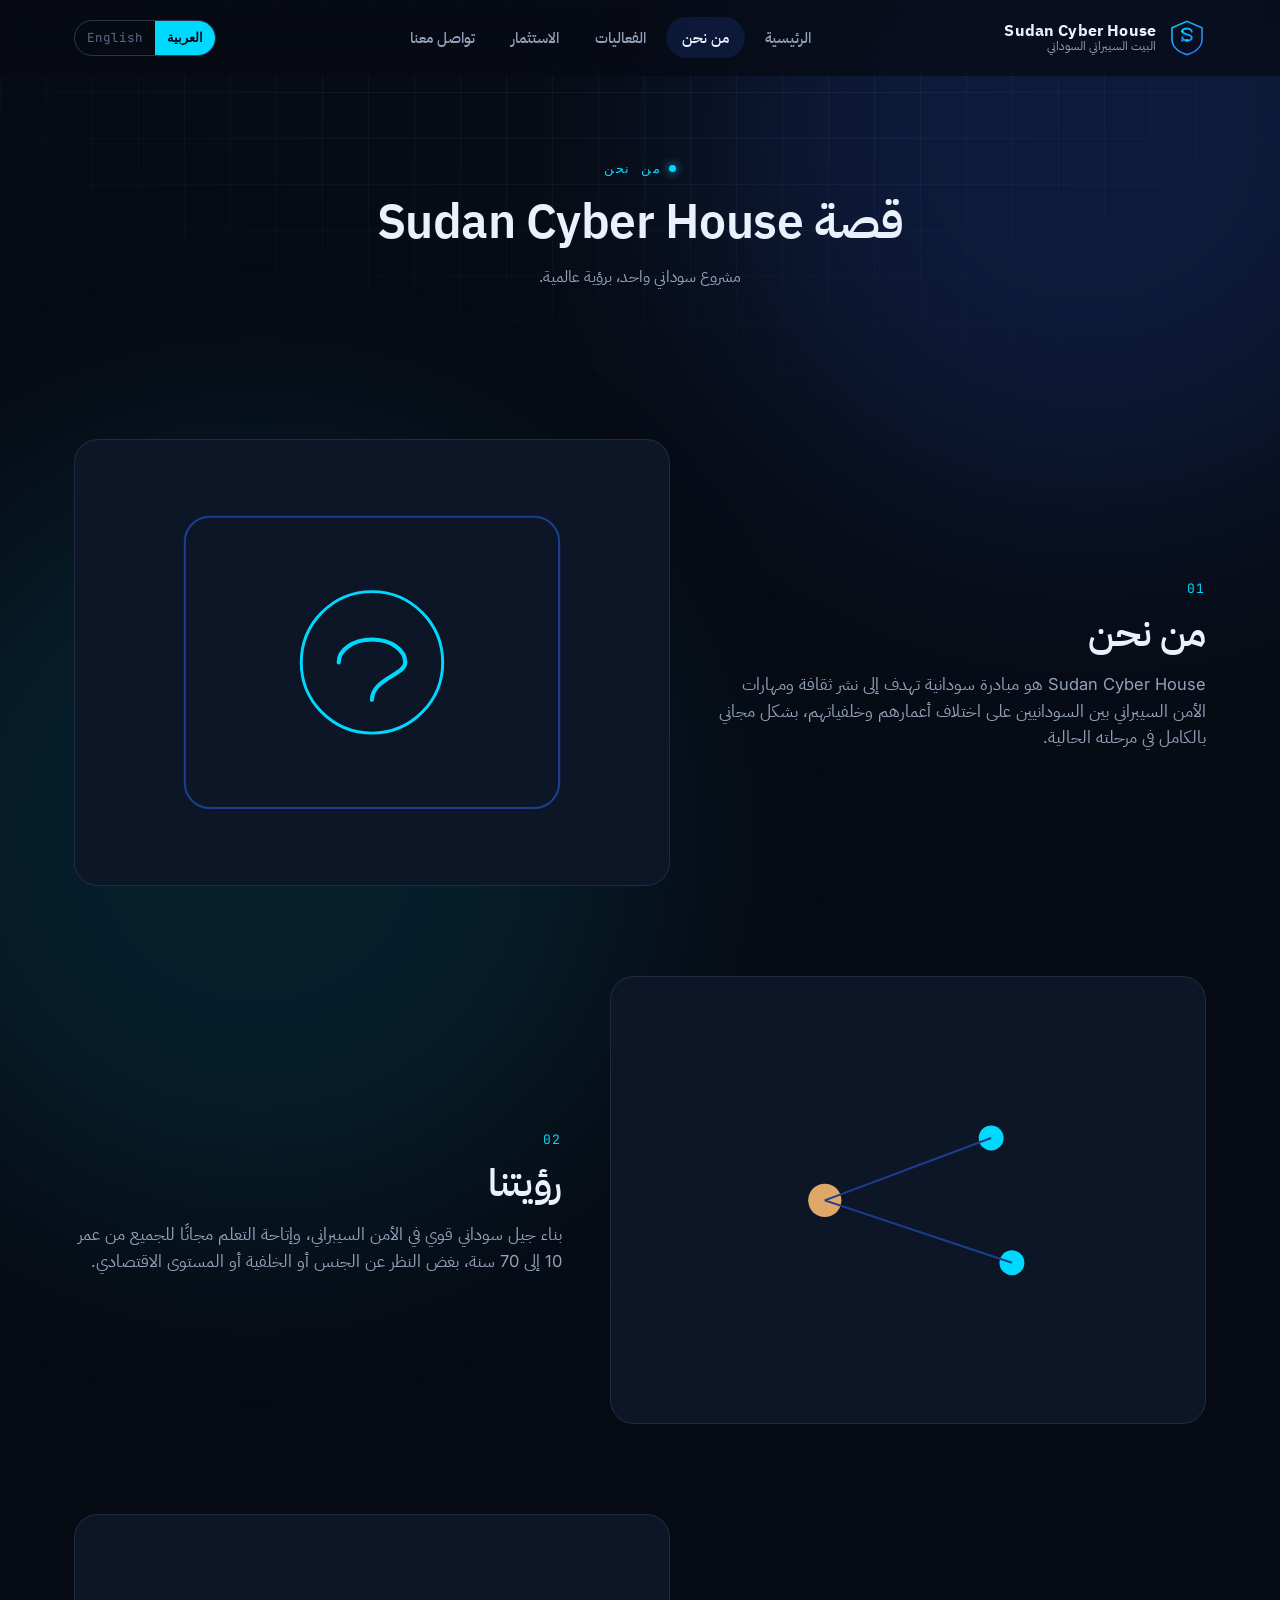
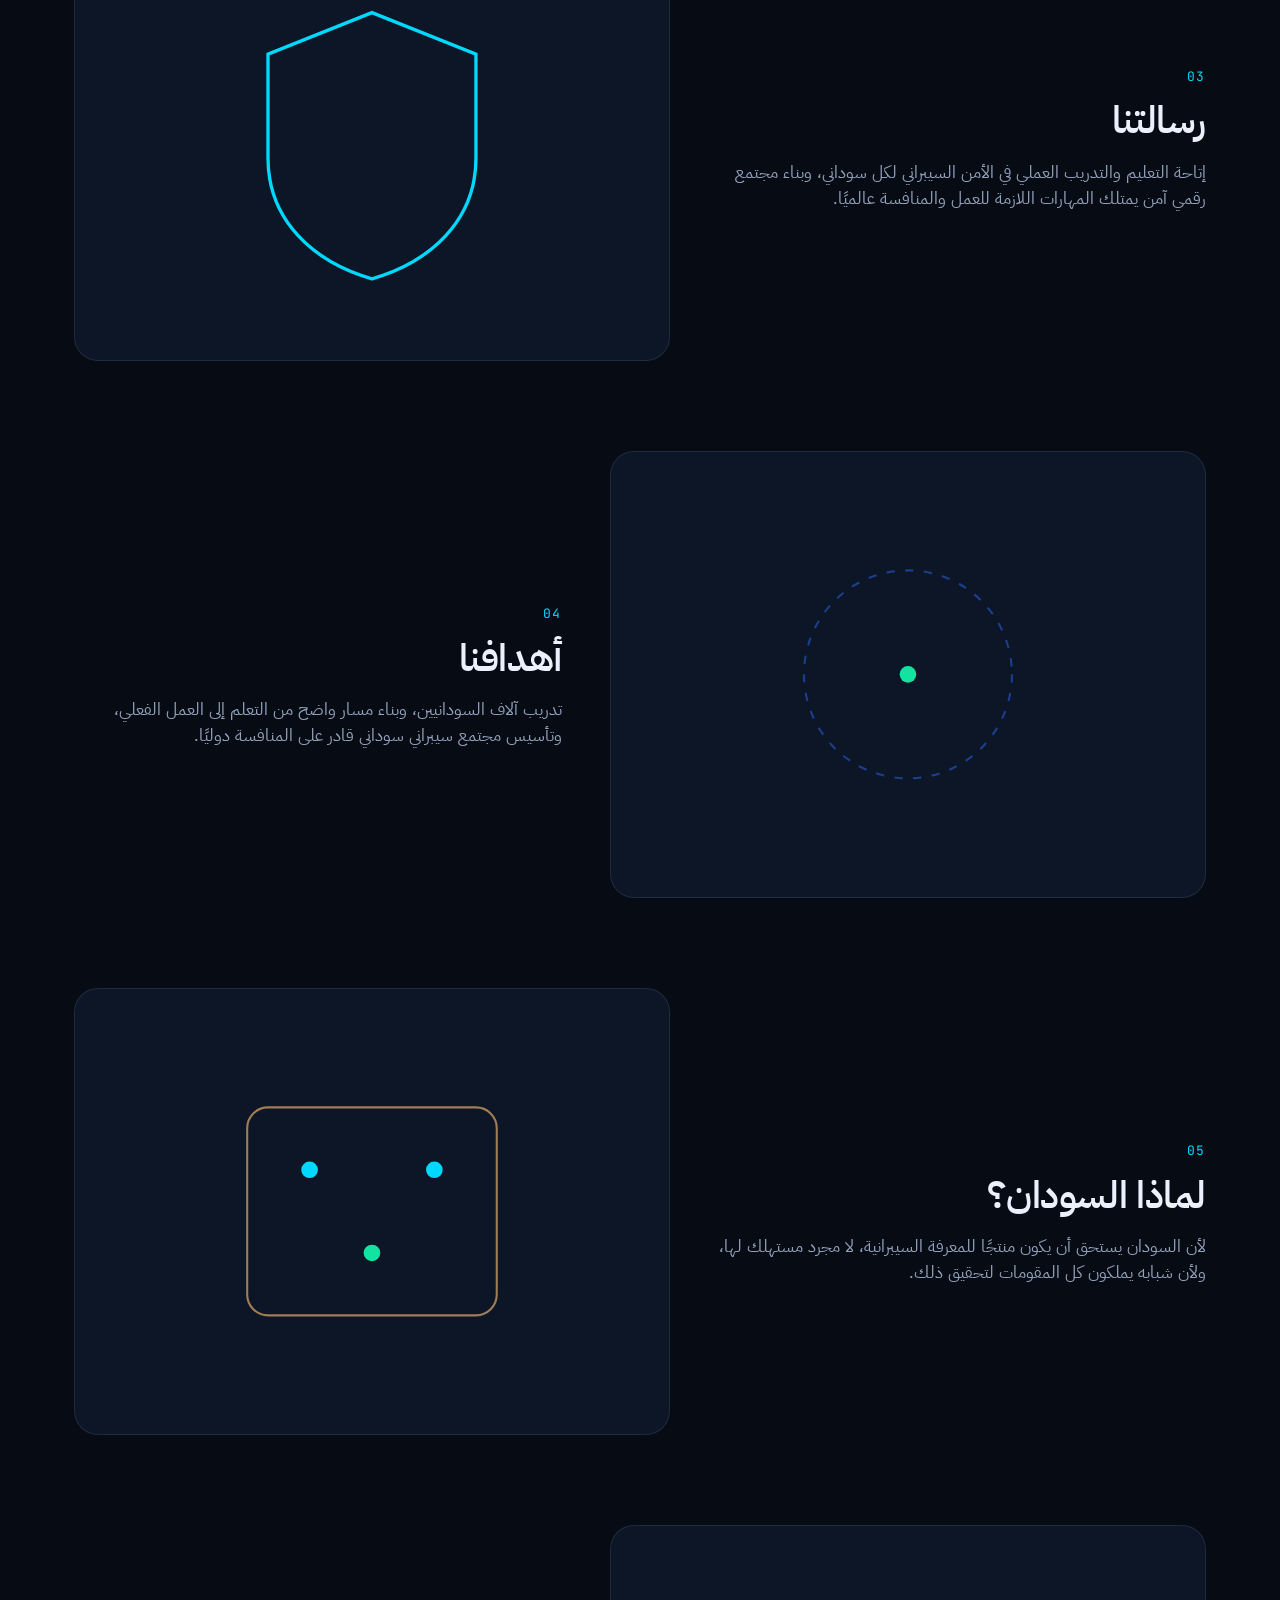
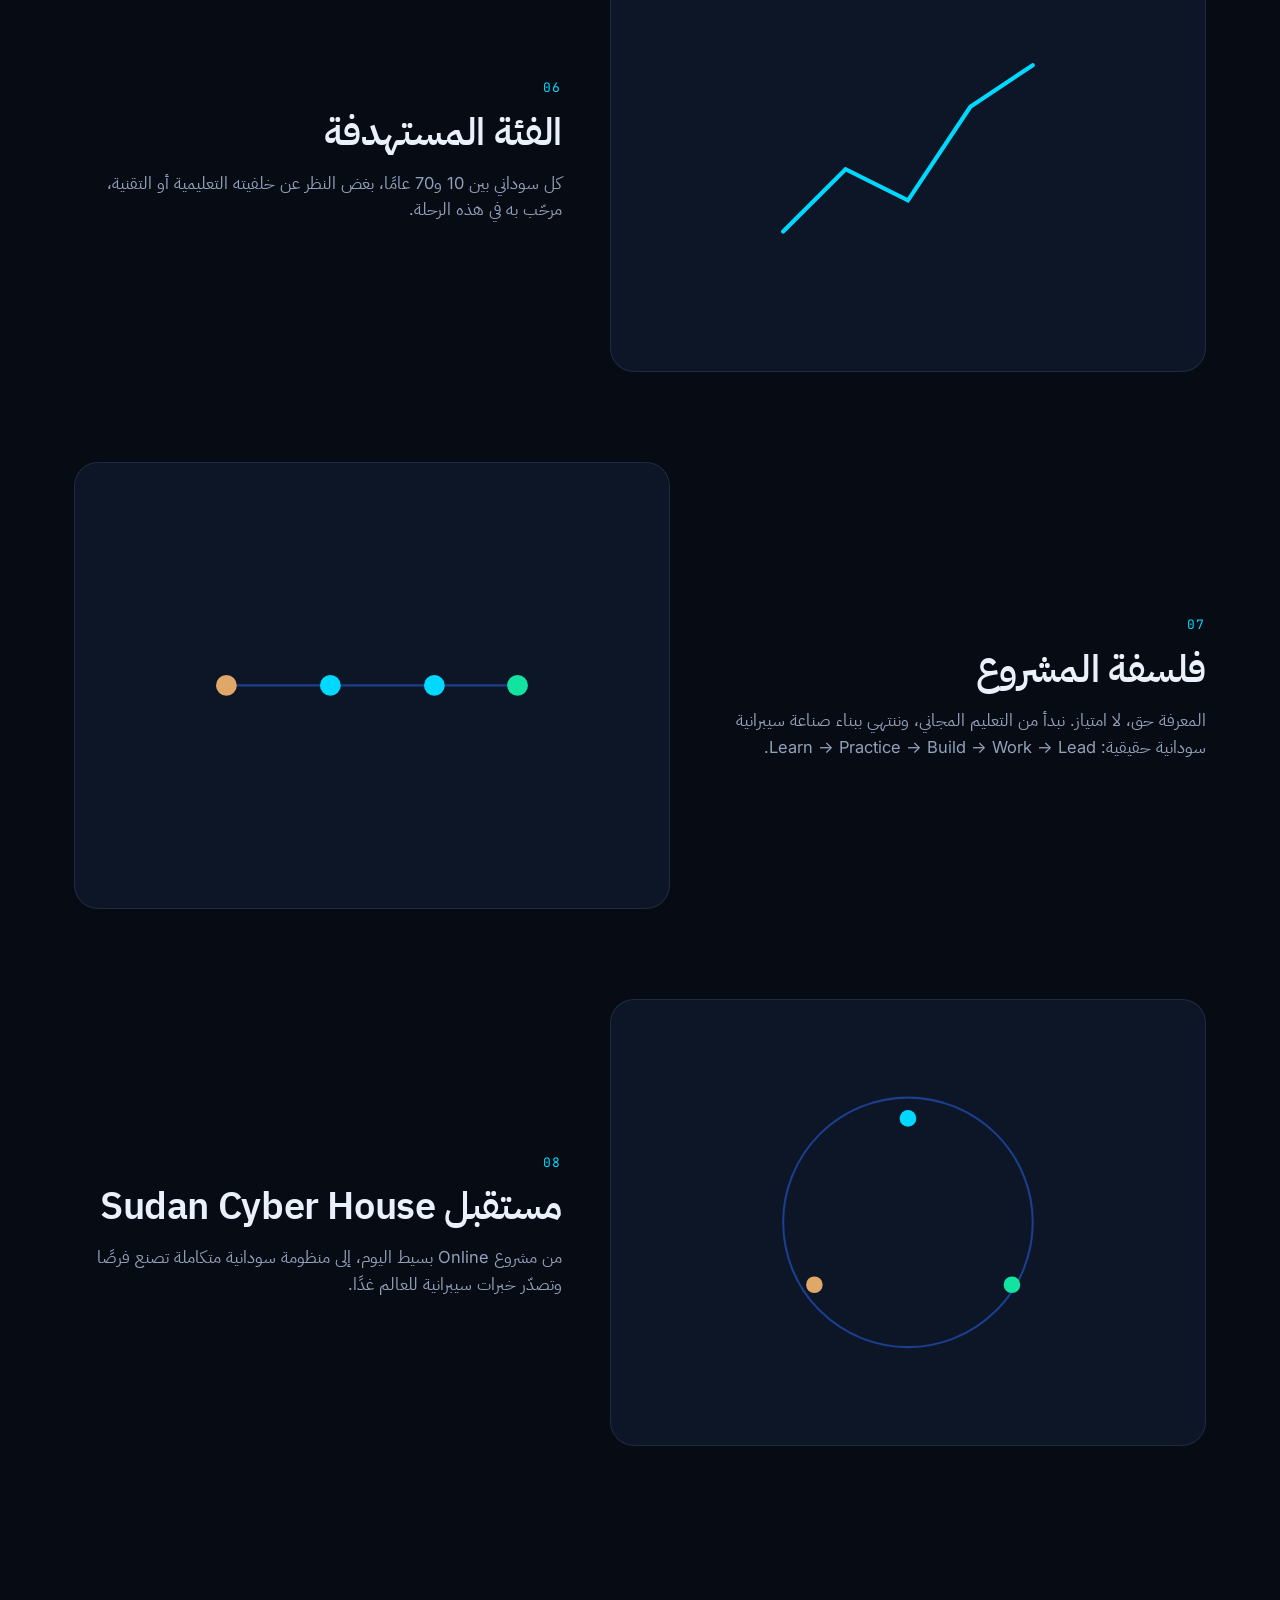
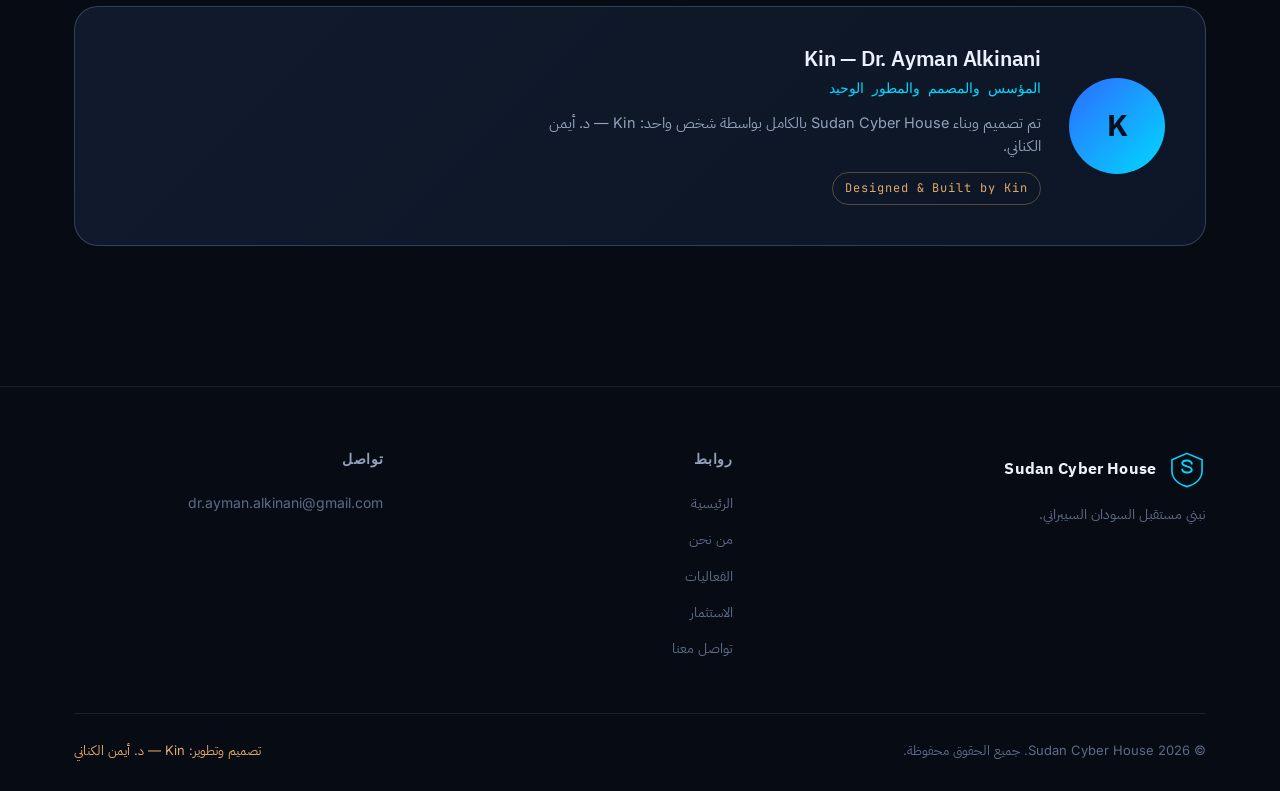
==== about.html @ 7b36cf93 "Create about.html" ====
<!DOCTYPE html>
<html lang="ar" dir="rtl">
<head>
<meta charset="UTF-8">
<meta name="viewport" content="width=device-width, initial-scale=1.0">
<title>من نحن | Sudan Cyber House</title>
<meta name="description" content="تعرّف على قصة Sudan Cyber House، رؤيتنا، رسالتنا، وفلسفة المشروع.">
<meta property="og:title" content="من نحن | Sudan Cyber House">
<meta property="og:type" content="website">
<link rel="stylesheet" href="style.css">
</head>
<body data-page="about">

<div class="bg-glow"></div>
<div class="bg-grid"></div>

<header class="site-header">
  <div class="header-inner">
    <a href="index.html" class="brand">
      <svg class="brand-mark" viewBox="0 0 48 48" fill="none" xmlns="http://www.w3.org/2000/svg">
        <defs>
          <linearGradient id="logoGrad" x1="0" y1="0" x2="48" y2="48" gradientUnits="userSpaceOnUse">
            <stop stop-color="#00D9FF"/><stop offset="1" stop-color="#2E6BFF"/>
          </linearGradient>
        </defs>
        <path d="M24 3 L43 11 V25 C43 35 35 42 24 45 C13 42 5 35 5 25 V11 Z" stroke="url(#logoGrad)" stroke-width="2"/>
        <path d="M30 16c0-2.2-2.5-4-6-4s-6 1.6-6 3.6c0 5 12 2.6 12 8 0 2-2.5 3.6-6 3.6s-6-1.8-6-4" stroke="url(#logoGrad)" stroke-width="2.4" stroke-linecap="round" fill="none"/>
        <circle cx="18" cy="15.6" r="1.6" fill="#00D9FF"/>
        <circle cx="24" cy="27" r="1.6" fill="#00D9FF"/>
        <circle cx="18" cy="27.2" r="1.6" fill="#2E6BFF"/>
      </svg>
      <span class="brand-text">
        <span class="brand-name-en">Sudan Cyber House</span>
        <span class="brand-name-ar">البيت السيبراني السوداني</span>
      </span>
    </a>

    <nav class="main-nav">
      <a href="index.html" data-page="index" data-i18n="nav.home">الرئيسية</a>
      <a href="about.html" data-page="about" data-i18n="nav.about">من نحن</a>
      <a href="events.html" data-page="events" data-i18n="nav.events">الفعاليات</a>
      <a href="invest.html" data-page="invest" data-i18n="nav.invest">الاستثمار</a>
      <a href="contact.html" data-page="contact" data-i18n="nav.contact">تواصل معنا</a>
    </nav>

    <div class="header-actions">
      <div class="lang-toggle">
        <span data-lang="ar" class="is-active">العربية</span><span data-lang="en">English</span>
      </div>
      <button class="btn-menu-toggle" aria-label="Menu" aria-expanded="false"><span></span></button>
    </div>
  </div>

  <nav class="mobile-nav">
    <a href="index.html" data-page="index" data-i18n="nav.home">الرئيسية</a>
    <a href="about.html" data-page="about" data-i18n="nav.about">من نحن</a>
    <a href="events.html" data-page="events" data-i18n="nav.events">الفعاليات</a>
    <a href="invest.html" data-page="invest" data-i18n="nav.invest">الاستثمار</a>
    <a href="contact.html" data-page="contact" data-i18n="nav.contact">تواصل معنا</a>
  </nav>
</header>

<main>
  <section class="page-hero">
    <div class="container">
      <div class="eyebrow" style="justify-content:center;" data-i18n="page.about.eyebrow">من نحن</div>
      <h1 data-i18n="page.about.title">قصة Sudan Cyber House</h1>
      <p data-i18n="page.about.sub">مشروع سوداني واحد، برؤية عالمية.</p>
    </div>
  </section>

  <section class="section-tight">
    <div class="container">

      <div class="about-block reveal">
        <div><span class="num-tag" data-i18n="about.n1">01</span><h2 class="section-title" style="margin-top:10px" data-i18n="about.who.title">من نحن</h2><p class="section-desc" data-i18n="about.who.text">Sudan Cyber House هو مبادرة سودانية...</p></div>
        <div class="about-visual">
          <svg width="70%" viewBox="0 0 200 160" fill="none"><rect x="10" y="10" width="180" height="140" rx="12" stroke="#1B3E8F"/><circle cx="100" cy="80" r="34" stroke="#00D9FF" stroke-width="1.4"/><path d="M84 80c0-6 7-11 16-11s16 5 16 11-16 8-16 18" stroke="#00D9FF" stroke-width="2" fill="none" stroke-linecap="round"/></svg>
        </div>
      </div>

      <div class="about-block reverse reveal">
        <div class="about-visual"><svg width="70%" viewBox="0 0 200 160" fill="none"><circle cx="60" cy="80" r="8" fill="#E0A868"/><circle cx="140" cy="50" r="6" fill="#00D9FF"/><circle cx="150" cy="110" r="6" fill="#00D9FF"/><line x1="60" y1="80" x2="140" y2="50" stroke="#1B3E8F"/><line x1="60" y1="80" x2="150" y2="110" stroke="#1B3E8F"/></svg></div>
        <div><span class="num-tag" data-i18n="about.n2">02</span><h2 class="section-title" style="margin-top:10px" data-i18n="about.vision.title">رؤيتنا</h2><p class="section-desc" data-i18n="about.vision.text">بناء جيل سوداني قوي في الأمن السيبراني...</p></div>
      </div>

      <div class="about-block reveal">
        <div><span class="num-tag" data-i18n="about.n3">03</span><h2 class="section-title" style="margin-top:10px" data-i18n="about.mission.title">رسالتنا</h2><p class="section-desc" data-i18n="about.mission.text">إتاحة التعليم والتدريب العملي...</p></div>
        <div class="about-visual"><svg width="70%" viewBox="0 0 200 160" fill="none"><path d="M100 20 150 40 V90 C150 120 128 140 100 148 C72 140 50 120 50 90 V40 Z" stroke="#00D9FF" stroke-width="1.6"/></svg></div>
      </div>

      <div class="about-block reverse reveal">
        <div class="about-visual"><svg width="70%" viewBox="0 0 200 160" fill="none"><circle cx="100" cy="80" r="50" stroke="#1B3E8F" stroke-dasharray="4 5"/><circle cx="100" cy="80" r="4" fill="#12E3A0"/></svg></div>
        <div><span class="num-tag" data-i18n="about.n4">04</span><h2 class="section-title" style="margin-top:10px" data-i18n="about.goals.title">أهدافنا</h2><p class="section-desc" data-i18n="about.goals.text">تدريب آلاف السودانيين...</p></div>
      </div>

      <div class="about-block reveal">
        <div><span class="num-tag" data-i18n="about.n5">05</span><h2 class="section-title" style="margin-top:10px" data-i18n="about.why.title">لماذا السودان؟</h2><p class="section-desc" data-i18n="about.why.text">لأن السودان يستحق أن يكون منتجًا للمعرفة السيبرانية...</p></div>
        <div class="about-visual"><svg width="70%" viewBox="0 0 200 160" fill="none"><rect x="40" y="30" width="120" height="100" rx="10" stroke="#E0A868" opacity="0.7"/><circle cx="70" cy="60" r="4" fill="#00D9FF"/><circle cx="130" cy="60" r="4" fill="#00D9FF"/><circle cx="100" cy="100" r="4" fill="#12E3A0"/></svg></div>
      </div>

      <div class="about-block reverse reveal">
        <div class="about-visual"><svg width="70%" viewBox="0 0 200 160" fill="none"><path d="M40 120 70 90 100 105 130 60 160 40" stroke="#00D9FF" stroke-width="2" fill="none" stroke-linecap="round"/></svg></div>
        <div><span class="num-tag" data-i18n="about.n6">06</span><h2 class="section-title" style="margin-top:10px" data-i18n="about.audience.title">الفئة المستهدفة</h2><p class="section-desc" data-i18n="about.audience.text">كل سوداني بين 10 و70 عامًا...</p></div>
      </div>

      <div class="about-block reveal">
        <div><span class="num-tag" data-i18n="about.n7">07</span><h2 class="section-title" style="margin-top:10px" data-i18n="about.philosophy.title">فلسفة المشروع</h2><p class="section-desc" data-i18n="about.philosophy.text">المعرفة حق، لا امتياز...</p></div>
        <div class="about-visual"><svg width="70%" viewBox="0 0 200 160" fill="none"><line x1="30" y1="80" x2="170" y2="80" stroke="#1B3E8F"/><circle cx="30" cy="80" r="5" fill="#E0A868"/><circle cx="80" cy="80" r="5" fill="#00D9FF"/><circle cx="130" cy="80" r="5" fill="#00D9FF"/><circle cx="170" cy="80" r="5" fill="#12E3A0"/></svg></div>
      </div>

      <div class="about-block reverse reveal">
        <div class="about-visual"><svg width="70%" viewBox="0 0 200 160" fill="none"><circle cx="100" cy="80" r="60" stroke="#1B3E8F"/><circle class="node-pulse" cx="100" cy="30" r="4" fill="#00D9FF"/><circle class="node-pulse d2" cx="150" cy="110" r="4" fill="#12E3A0"/><circle class="node-pulse d3" cx="55" cy="110" r="4" fill="#E0A868"/></svg></div>
        <div><span class="num-tag" data-i18n="about.n8">08</span><h2 class="section-title" style="margin-top:10px" data-i18n="about.future.title">مستقبل Sudan Cyber House</h2><p class="section-desc" data-i18n="about.future.text">من مشروع Online بسيط اليوم...</p></div>
      </div>

    </div>
  </section>

  <section class="section-tight">
    <div class="container">
      <div class="founder-card reveal">
        <div class="founder-avatar">K</div>
        <div class="founder-info">
          <h3>Kin — Dr. Ayman Alkinani</h3>
          <div class="role" data-i18n="founder.role">المؤسس والمصمم والمطور الوحيد</div>
          <p data-i18n="founder.text">تم تصميم وبناء Sudan Cyber House بالكامل بواسطة شخص واحد: Kin — د. أيمن الكناني.</p>
          <span class="founder-badge" data-i18n="founder.badge">Designed &amp; Built by Kin</span>
        </div>
      </div>
    </div>
  </section>
</main>

<footer class="site-footer">
  <div class="container">
    <div class="footer-grid">
      <div class="footer-brand">
        <div class="brand">
          <svg class="brand-mark" width="34" height="34" viewBox="0 0 48 48" fill="none" xmlns="http://www.w3.org/2000/svg">
            <path d="M24 3 L43 11 V25 C43 35 35 42 24 45 C13 42 5 35 5 25 V11 Z" stroke="#00D9FF" stroke-width="2"/>
            <path d="M30 16c0-2.2-2.5-4-6-4s-6 1.6-6 3.6c0 5 12 2.6 12 8 0 2-2.5 3.6-6 3.6s-6-1.8-6-4" stroke="#00D9FF" stroke-width="2.4" stroke-linecap="round" fill="none"/>
          </svg>
          <span class="brand-name-en">Sudan Cyber House</span>
        </div>
        <p data-i18n="footer.tagline">نبني مستقبل السودان السيبراني.</p>
      </div>
      <div class="footer-col">
        <h4 data-i18n="footer.linksTitle">روابط</h4>
        <a href="index.html" data-i18n="nav.home">الرئيسية</a>
        <a href="about.html" data-i18n="nav.about">من نحن</a>
        <a href="events.html" data-i18n="nav.events">الفعاليات</a>
        <a href="invest.html" data-i18n="nav.invest">الاستثمار</a>
        <a href="contact.html" data-i18n="nav.contact">تواصل معنا</a>
      </div>
      <div class="footer-col">
        <h4 data-i18n="footer.contactTitle">تواصل</h4>
        <span>dr.ayman.alkinani@gmail.com</span>
      </div>
    </div>
    <div class="footer-bottom">
      <span data-i18n="footer.rights">© 2026 Sudan Cyber House. جميع الحقوق محفوظة.</span>
      <span class="signature" data-i18n="footer.signature">تصميم وتطوير: Kin</span>
    </div>
  </div>
</footer>

<script src="main.js"></script>
</body>
</html>
---- style.css ----
/* ============================================================
   Sudan Cyber House — Stylesheet
   البيت السيبراني السوداني
   ============================================================ */

/* ---------- Fonts ---------- */
@import url('https://fonts.googleapis.com/css2?family=Space+Grotesk:wght@400;500;600;700&family=Inter:wght@400;500;600;700&family=IBM+Plex+Sans+Arabic:wght@400;500;600;700&family=JetBrains+Mono:wght@400;500;600&display=swap');

/* ---------- Tokens ---------- */
:root{
  /* surfaces */
  --bg:            #070B14;
  --bg-alt:        #0B1120;
  --surface:       #101A2C;
  --surface-2:     #0D1626;
  --glass:         rgba(16, 26, 44, 0.55);
  --border:        rgba(140, 170, 220, 0.14);
  --border-strong: rgba(140, 170, 220, 0.28);

  /* accents */
  --primary:       #2E6BFF;
  --primary-dim:   #1B3E8F;
  --cyan:          #00D9FF;
  --growth:        #12E3A0;
  --sand:          #E0A868;   /* Sudan sunset/sand accent — used sparingly */

  /* text */
  --text:          #EAF1FC;
  --text-dim:      #93A2BB;
  --text-faint:    #5C6C87;

  /* type */
  --font-display: 'Space Grotesk', 'IBM Plex Sans Arabic', sans-serif;
  --font-body:    'Inter', 'IBM Plex Sans Arabic', sans-serif;
  --font-mono:    'JetBrains Mono', monospace;

  /* layout */
  --container: 1180px;
  --radius-sm: 8px;
  --radius-md: 14px;
  --radius-lg: 24px;
  --header-h: 76px;

  /* motion */
  --ease: cubic-bezier(.16,.8,.28,1);
}

html[lang="ar"]{ --font-display: 'IBM Plex Sans Arabic', 'Space Grotesk', sans-serif; }

/* ---------- Reset ---------- */
*, *::before, *::after{ box-sizing: border-box; margin:0; padding:0; }
html{ scroll-behavior: smooth; }
@media (prefers-reduced-motion: reduce){
  html{ scroll-behavior: auto; }
  *, *::before, *::after{ animation-duration: 0.001ms !important; animation-iteration-count: 1 !important; transition-duration: 0.001ms !important; scroll-behavior: auto !important; }
}

body{
  background: var(--bg);
  color: var(--text);
  font-family: var(--font-body);
  line-height: 1.6;
  overflow-x: hidden;
  position: relative;
}

html[dir="rtl"] body{ font-family: var(--font-body); }
html[dir="rtl"] { direction: rtl; }
html[dir="ltr"] { direction: ltr; }

img, svg{ display:block; max-width:100%; }
a{ color: inherit; text-decoration:none; }
ul{ list-style:none; }
button, input, textarea{ font-family: inherit; color: inherit; }
button{ cursor:pointer; border:none; background:none; }

h1,h2,h3,h4{ font-family: var(--font-display); font-weight:600; line-height:1.15; letter-spacing:-0.01em; }

.container{ width:100%; max-width: var(--container); margin-inline:auto; padding-inline: 24px; }

/* ---------- Background atmosphere ---------- */
.bg-grid{
  position: fixed; inset:0; z-index:-2;
  background-image:
    linear-gradient(var(--border) 1px, transparent 1px),
    linear-gradient(90deg, var(--border) 1px, transparent 1px);
  background-size: 46px 46px;
  mask-image: radial-gradient(ellipse 90% 60% at 50% 0%, #000 30%, transparent 78%);
  opacity: 0.5;
}
.bg-glow{
  position: fixed; inset:0; z-index:-3; background: var(--bg);
}
.bg-glow::before, .bg-glow::after{
  content:''; position:absolute; width:60vw; height:60vw; border-radius:50%;
  filter: blur(120px); opacity:0.16;
}
.bg-glow::before{ background: var(--primary); top:-20vw; inset-inline-start:-15vw; }
.bg-glow::after{ background: var(--cyan); bottom:-25vw; inset-inline-end:-10vw; opacity:0.10; }

/* ---------- Eyebrow / labels ---------- */
.eyebrow{
  display:inline-flex; align-items:center; gap:8px;
  font-family: var(--font-mono); font-size: 12.5px; letter-spacing: 0.14em; text-transform:uppercase;
  color: var(--cyan); margin-bottom: 16px;
}
.eyebrow::before{ content:''; width:7px; height:7px; border-radius:50%; background: var(--cyan); box-shadow: 0 0 10px var(--cyan); }

/* ============================================================
   HEADER
   ============================================================ */
.site-header{
  position: fixed; top:0; inset-inline:0; z-index: 500;
  height: var(--header-h);
  display:flex; align-items:center;
  background: rgba(7, 11, 20, 0.72);
  backdrop-filter: blur(14px);
  -webkit-backdrop-filter: blur(14px);
  border-bottom: 1px solid transparent;
  transition: border-color .35s var(--ease), background .35s var(--ease), height .3s var(--ease);
}
.site-header.is-scrolled{
  border-bottom-color: var(--border);
  background: rgba(7, 11, 20, 0.92);
}
.header-inner{
  width:100%; max-width: var(--container); margin-inline:auto; padding-inline:24px;
  display:flex; align-items:center; justify-content:space-between; gap: 20px;
}

.brand{ display:flex; align-items:center; gap:12px; flex-shrink:0; }
.brand-mark{ width:38px; height:38px; flex-shrink:0; }
.brand-text{ display:flex; flex-direction:column; line-height:1.15; }
.brand-name-en{ font-family: var(--font-display); font-size:15.5px; font-weight:700; letter-spacing:0.01em; }
.brand-name-ar{ font-size:11.5px; color: var(--text-dim); font-family: var(--font-body); }

.main-nav{ display:flex; align-items:center; gap: 4px; }
.main-nav a{
  position:relative; font-size: 14.5px; font-weight:500; color: var(--text-dim);
  padding: 9px 16px; border-radius: 999px; transition: color .25s, background .25s;
  white-space:nowrap;
}
.main-nav a:hover{ color: var(--text); background: rgba(255,255,255,0.05); }
.main-nav a.active{ color: var(--text); background: rgba(46,107,255,0.14); }

.header-actions{ display:flex; align-items:center; gap:10px; flex-shrink:0; }

.lang-toggle{
  display:flex; align-items:center; font-family: var(--font-mono); font-size:12.5px;
  border:1px solid var(--border-strong); border-radius: 999px; overflow:hidden;
}
.lang-toggle span{ padding: 7px 12px; color: var(--text-faint); transition: color .2s, background .2s; }
.lang-toggle span.is-active{ color: var(--bg); background: var(--cyan); font-weight:600; }

.btn-menu-toggle{
  display:none; width:40px; height:40px; align-items:center; justify-content:center;
  border:1px solid var(--border-strong); border-radius:10px; flex-shrink:0;
}
.btn-menu-toggle span{ display:block; position:relative; width:18px; height:2px; background: var(--text); border-radius:2px; transition: transform .25s var(--ease), opacity .25s; }
.btn-menu-toggle span::before, .btn-menu-toggle span::after{ content:''; position:absolute; inset-inline:0; width:18px; height:2px; background:var(--text); border-radius:2px; transition: transform .25s var(--ease); }
.btn-menu-toggle span::before{ top:-6px; }
.btn-menu-toggle span::after{ top:6px; }
.btn-menu-toggle.is-open span{ background:transparent; }
.btn-menu-toggle.is-open span::before{ transform: translateY(6px) rotate(45deg); }
.btn-menu-toggle.is-open span::after{ transform: translateY(-6px) rotate(-45deg); }

.mobile-nav{
  position:fixed; top: var(--header-h); inset-inline:0; bottom:0; z-index:499;
  background: rgba(7,10,18,0.98); backdrop-filter: blur(10px);
  display:flex; flex-direction:column; padding: 28px 24px;
  transform: translateY(-8px); opacity:0; pointer-events:none;
  transition: transform .3s var(--ease), opacity .3s var(--ease);
  overflow-y:auto;
}
.mobile-nav.is-open{ transform: translateY(0); opacity:1; pointer-events:auto; }
.mobile-nav a{ font-size: 19px; font-weight:600; padding: 16px 4px; border-bottom:1px solid var(--border); color: var(--text); }
.mobile-nav a:last-of-type{ border-bottom:none; }

/* ============================================================
   BUTTONS
   ============================================================ */
.btn{
  display:inline-flex; align-items:center; justify-content:center; gap:9px;
  padding: 14px 28px; border-radius: 10px; font-size:15px; font-weight:600;
  transition: transform .2s var(--ease), box-shadow .3s var(--ease), background .25s, border-color .25s, color .25s;
  white-space:nowrap;
}
.btn-primary{ background: linear-gradient(135deg, var(--primary), #1750E0); color:#fff; box-shadow: 0 8px 30px -8px rgba(46,107,255,0.6); }
.btn-primary:hover{ transform: translateY(-2px); box-shadow: 0 12px 34px -6px rgba(46,107,255,0.75); }
.btn-outline{ border:1px solid var(--border-strong); color: var(--text); background: rgba(255,255,255,0.02); }
.btn-outline:hover{ border-color: var(--cyan); color: var(--cyan); background: rgba(0,217,255,0.06); }
.btn-block{ width:100%; }
.btn[disabled]{ opacity:.6; cursor:not-allowed; }

/* ============================================================
   HERO
   ============================================================ */
.hero{
  position:relative; padding: calc(var(--header-h) + 96px) 0 90px;
  min-height: 92vh; display:flex; align-items:center; overflow:hidden;
}
.hero-grid{
  display:grid; grid-template-columns: 1.1fr 0.9fr; gap: 48px; align-items:center;
}
.hero-content{ position:relative; z-index:2; }
.hero-kicker{ font-family: var(--font-mono); font-size:13px; letter-spacing:.15em; text-transform:uppercase; color: var(--cyan); display:flex; align-items:center; gap:10px; margin-bottom:22px; }
.hero-kicker::before{ content:''; width:26px; height:1px; background: var(--cyan); }

.hero-title{ font-size: clamp(2.3rem, 4.6vw, 3.85rem); margin-bottom: 18px; }
.hero-title .line-en{ display:block; font-size: 0.34em; font-weight:500; color: var(--text-dim); letter-spacing:0.02em; margin-top:10px; }
.hero-title .accent{ background: linear-gradient(100deg, var(--cyan), var(--primary) 65%); -webkit-background-clip:text; background-clip:text; color:transparent; }

.hero-tagline{ font-size: 18px; color: var(--text-dim); max-width: 560px; margin-bottom: 10px; }
.hero-sub{ font-size: 15.5px; color: var(--text-faint); max-width: 560px; margin-bottom: 34px; }

.hero-actions{ display:flex; flex-wrap:wrap; gap:14px; margin-bottom: 44px; }

.hero-meta{ display:flex; gap: 34px; flex-wrap:wrap; }
.hero-meta-item{ }
.hero-meta-num{ font-family: var(--font-mono); font-size: 26px; font-weight:600; color:var(--text); }
.hero-meta-label{ font-size:12.5px; color: var(--text-faint); margin-top:2px; }

/* Signature visual — Sudan network constellation */
.hero-visual{ position:relative; z-index:1; aspect-ratio: 1/1; max-width:520px; margin-inline:auto; }
.hero-visual svg{ width:100%; height:100%; }
.node-pulse{ animation: nodePulse 2.6s ease-in-out infinite; transform-origin:center; }
.node-pulse.d2{ animation-delay: .5s; }
.node-pulse.d3{ animation-delay: 1s; }
.node-pulse.d4{ animation-delay: 1.5s; }
@keyframes nodePulse{ 0%,100%{ opacity:.55; r:2.6; } 50%{ opacity:1; r:4.4; } }
.link-draw{ stroke-dasharray: 6 5; animation: linkFlow 3.5s linear infinite; }
@keyframes linkFlow{ to{ stroke-dashoffset: -110; } }
.orbit-ring{ animation: orbitSpin 60s linear infinite; transform-origin:center; }
@keyframes orbitSpin{ to{ transform: rotate(360deg); } }

/* ============================================================
   SECTIONS — generic
   ============================================================ */
section{ position:relative; padding: 110px 0; }
.section-tight{ padding: 80px 0; }
.section-head{ max-width: 720px; margin-bottom: 56px; }
.section-head.center{ margin-inline:auto; text-align:center; }
.section-title{ font-size: clamp(1.7rem, 3vw, 2.4rem); margin-bottom: 16px; }
.section-desc{ color: var(--text-dim); font-size: 16.5px; }

.divider{ height:1px; background: linear-gradient(90deg, transparent, var(--border-strong), transparent); }

/* reveal on scroll */
.reveal{ opacity:0; transform: translateY(26px); transition: opacity .7s var(--ease), transform .7s var(--ease); }
.reveal.is-visible{ opacity:1; transform:none; }
.reveal-stagger > *{ transition-delay: calc(var(--i, 0) * 90ms); }

/* ---------- Vision / Mission split ---------- */
.split-cards{ display:grid; grid-template-columns: 1fr 1fr; gap: 24px; }
.info-card{
  background: linear-gradient(180deg, var(--surface), var(--surface-2));
  border:1px solid var(--border); border-radius: var(--radius-lg);
  padding: 34px; position:relative; overflow:hidden;
}
.info-card::before{
  content:''; position:absolute; top:-40%; inset-inline-end:-30%; width:60%; height:140%;
  background: radial-gradient(circle, rgba(46,107,255,0.14), transparent 70%);
}
.info-card .icon-wrap{
  width:48px; height:48px; border-radius: 12px; display:flex; align-items:center; justify-content:center;
  background: rgba(0,217,255,0.1); border:1px solid rgba(0,217,255,0.25); margin-bottom:20px;
}
.info-card h3{ font-size:20px; margin-bottom:12px; }
.info-card p{ color: var(--text-dim); font-size:15px; }

/* ---------- Age groups ---------- */
.age-grid{ display:grid; grid-template-columns: repeat(7, 1fr); gap: 12px; }
.age-chip{
  text-align:center; padding: 22px 8px; border:1px solid var(--border); border-radius: var(--radius-md);
  background: var(--surface-2); transition: transform .25s var(--ease), border-color .25s, background .25s;
}
.age-chip:hover{ transform: translateY(-4px); border-color: var(--cyan); background: var(--surface); }
.age-chip .range{ font-family: var(--font-mono); font-size:15px; font-weight:600; color: var(--cyan); }
.age-note{ margin-top:30px; display:flex; flex-wrap:wrap; gap:14px; }
.pill{ font-size:13.5px; color: var(--text-dim); border:1px solid var(--border); padding:9px 16px; border-radius:999px; background: rgba(255,255,255,0.02); }

/* ---------- Inclusion ---------- */
.inclusion-wrap{ display:grid; grid-template-columns: 1fr 1fr; gap: 48px; align-items:center; }
.tag-cloud{ display:flex; flex-wrap:wrap; gap:10px; }
.tag-cloud span{ font-size:13.5px; padding:9px 15px; border-radius:999px; border:1px solid var(--border); color: var(--text-dim); }

/* ---------- Roadmap / Timeline ---------- */
.roadmap{ position:relative; }
.roadmap::before{
  content:''; position:absolute; top:0; bottom:0; inset-inline-start:27px; width:1px;
  background: linear-gradient(var(--border-strong), var(--border-strong)) ;
}
.road-step{ position:relative; display:flex; gap:22px; padding-bottom: 38px; }
.road-step:last-child{ padding-bottom:0; }
.road-num{
  flex-shrink:0; width:56px; height:56px; border-radius:50%; z-index:1;
  display:flex; align-items:center; justify-content:center;
  font-family: var(--font-mono); font-size:16px; font-weight:600;
  background: var(--surface-2); border:1px solid var(--border-strong); color: var(--cyan);
}
.road-body{ padding-top:10px; }
.road-body h4{ font-size:17px; margin-bottom:6px; }
.road-body p{ color: var(--text-faint); font-size:14.5px; }

/* ---------- Learn->Lead flow ---------- */
.flow-row{ display:flex; align-items:center; justify-content:space-between; gap: 8px; flex-wrap:wrap; }
.flow-step{
  flex:1; min-width: 120px; text-align:center; padding: 26px 14px;
  border:1px solid var(--border); border-radius: var(--radius-md); background: var(--surface-2);
  font-family: var(--font-display); font-weight:600; font-size:16px;
}
.flow-arrow{ color: var(--text-faint); font-size:20px; flex-shrink:0; }

/* ---------- Stats ---------- */
.stats-grid{ display:grid; grid-template-columns: repeat(4, 1fr); gap: 20px; }
.stat-card{
  text-align:center; padding: 36px 16px; border:1px solid var(--border); border-radius: var(--radius-lg);
  background: linear-gradient(180deg, var(--surface), var(--surface-2));
}
.stat-num{ font-family: var(--font-mono); font-size: clamp(1.8rem,3.4vw,2.6rem); font-weight:700; color: var(--cyan); }
.stat-label{ color: var(--text-dim); font-size:14px; margin-top:8px; }

/* ---------- Why Sudan ---------- */
.why-grid{ display:grid; grid-template-columns: 1fr 1fr; gap: 52px; align-items:center; }
.why-list{ display:flex; flex-direction:column; gap:18px; }
.why-list li{ display:flex; gap:14px; align-items:flex-start; color: var(--text-dim); font-size:15px; }
.why-list li .dot{ flex-shrink:0; width:8px; height:8px; margin-top:7px; border-radius:50%; background: var(--sand); }
.quote-block{
  border-inline-start: 3px solid var(--cyan); padding-inline-start: 20px; margin-top: 26px;
  font-size:17px; color: var(--text); font-style: normal;
}
html[dir="rtl"] .quote-block{ border-inline-start: 3px solid var(--cyan); }

/* ---------- Global goal ---------- */
.globe-wrap{ position:relative; aspect-ratio:1/1; max-width:460px; margin-inline:auto; }

/* ============================================================
   PAGE HEADER (inner pages)
   ============================================================ */
.page-hero{ padding: calc(var(--header-h) + 78px) 0 70px; text-align:center; }
.page-hero .eyebrow{ justify-content:center; }
.page-hero h1{ font-size: clamp(2rem, 4vw, 3rem); margin-bottom:14px; }
.page-hero p{ color: var(--text-dim); max-width:600px; margin-inline:auto; font-size:16px; }

/* ---------- About page ---------- */
.about-block{ display:grid; grid-template-columns: 0.9fr 1.1fr; gap:48px; align-items:center; margin-bottom: 90px; }
.about-block:last-child{ margin-bottom:0; }
.about-block.reverse{ grid-template-columns: 1.1fr 0.9fr; }
.about-block .num-tag{ font-family: var(--font-mono); color: var(--cyan); font-size:13px; letter-spacing:.12em; }
.about-visual{ border:1px solid var(--border); border-radius: var(--radius-lg); background: var(--surface-2); aspect-ratio: 4/3; display:flex; align-items:center; justify-content:center; overflow:hidden; }

.founder-card{
  display:flex; gap: 28px; align-items:center; padding: 40px; border-radius: var(--radius-lg);
  background: linear-gradient(135deg, var(--surface), var(--surface-2)); border:1px solid var(--border-strong);
  flex-wrap:wrap;
}
.founder-avatar{
  width:96px; height:96px; border-radius:50%; flex-shrink:0;
  background: linear-gradient(135deg, var(--primary), var(--cyan));
  display:flex; align-items:center; justify-content:center; font-family:var(--font-display); font-weight:700; font-size: 30px; color:#03101f;
}
.founder-info h3{ font-size:21px; }
.founder-info .role{ color: var(--cyan); font-size:13.5px; font-family: var(--font-mono); margin: 6px 0 12px; }
.founder-info p{ color: var(--text-dim); font-size:14.5px; max-width:520px; }
.founder-badge{ margin-top:14px; display:inline-block; font-family: var(--font-mono); font-size:12px; letter-spacing:.08em; color: var(--sand); border:1px solid rgba(224,168,104,0.35); padding:6px 12px; border-radius:999px; }

/* ---------- Events ---------- */
.events-grid{ display:grid; grid-template-columns: repeat(2, 1fr); gap: 26px; }
.event-card{
  border:1px solid var(--border); border-radius: var(--radius-lg); overflow:hidden;
  background: var(--surface-2); cursor:pointer; transition: transform .3s var(--ease), border-color .3s;
}
.event-card:hover{ transform: translateY(-6px); border-color: var(--cyan); }
.event-top{ padding: 30px 30px 0; }
.event-num{ font-family: var(--font-mono); color: var(--text-faint); font-size:13px; }
.event-status{
  display:inline-flex; align-items:center; gap:7px; margin-top:14px; font-size:12.5px; font-family: var(--font-mono);
  color: var(--growth); border:1px solid rgba(18,227,160,0.3); padding:5px 12px; border-radius:999px; background: rgba(18,227,160,0.06);
}
.event-status::before{ content:''; width:6px; height:6px; border-radius:50%; background: var(--growth); }
.event-card h3{ font-size:22px; margin: 18px 0 6px; padding: 0 30px; }
.event-date{ color: var(--cyan); font-family: var(--font-mono); font-size:14px; padding: 0 30px; }
.event-bottom{ padding: 24px 30px 30px; margin-top: 20px; border-top:1px solid var(--border); display:flex; align-items:center; justify-content:space-between; }
.event-bottom span{ font-size:13.5px; color: var(--text-faint); }
.event-arrow{ font-size:18px; color: var(--cyan); transition: transform .25s; }
.event-card:hover .event-arrow{ transform: translateX(4px); }
html[dir="rtl"] .event-card:hover .event-arrow{ transform: translateX(-4px); }

/* ---------- Modal ---------- */
.modal-overlay{
  position:fixed; inset:0; z-index: 900; background: rgba(4,7,14,0.72); backdrop-filter: blur(6px);
  display:flex; align-items:center; justify-content:center; padding: 24px;
  opacity:0; pointer-events:none; transition: opacity .3s var(--ease);
}
.modal-overlay.is-open{ opacity:1; pointer-events:auto; }
.modal-box{
  width:100%; max-width: 460px; background: var(--surface); border:1px solid var(--border-strong);
  border-radius: var(--radius-lg); padding: 38px; text-align:center; position:relative;
  transform: scale(.94) translateY(10px); transition: transform .3s var(--ease);
}
.modal-overlay.is-open .modal-box{ transform:none; }
.modal-icon{
  width:56px; height:56px; border-radius:50%; margin-inline:auto 20px; display:flex; align-items:center; justify-content:center;
  background: rgba(0,217,255,0.1); border:1px solid rgba(0,217,255,0.3);
}
.modal-box h3{ font-size:20px; margin-bottom:10px; }
.modal-box p{ color: var(--text-dim); font-size:14.5px; margin-bottom: 8px; }
.modal-box .btn{ margin-top:22px; }

/* ---------- Invest ---------- */
.invest-grid{ display:grid; grid-template-columns: repeat(4, 1fr); gap: 20px; }
.invest-card{
  padding: 26px; border:1px solid var(--border); border-radius: var(--radius-md); background: var(--surface-2);
  transition: border-color .25s, transform .25s var(--ease);
}
.invest-card:hover{ border-color: var(--sand); transform: translateY(-3px); }
.invest-card h4{ font-size:16px; margin: 12px 0 6px; }
.invest-card p{ color: var(--text-faint); font-size:13.5px; }
.invest-cta{
  margin-top: 70px; text-align:center; padding: 56px 30px; border-radius: var(--radius-lg);
  background: linear-gradient(135deg, rgba(46,107,255,0.12), rgba(0,217,255,0.06));
  border:1px solid var(--border-strong);
}
.invest-cta h3{ font-size: clamp(1.5rem,3vw,2rem); margin-bottom:14px; }
.invest-cta p{ color: var(--text-dim); max-width:520px; margin-inline:auto 28px; }
.invest-cta .btn-row{ display:flex; gap:14px; justify-content:center; margin-top:26px; flex-wrap:wrap; }

/* ---------- Contact ---------- */
.contact-wrap{ display:grid; grid-template-columns: 0.85fr 1.15fr; gap: 50px; }
.contact-info-card{
  padding: 32px; border:1px solid var(--border); border-radius: var(--radius-lg); background: var(--surface-2); height:fit-content;
}
.contact-info-card h3{ font-size:18px; margin-bottom:16px; }
.contact-info-row{ display:flex; gap:12px; align-items:center; padding: 14px 0; border-top:1px solid var(--border); font-size:14.5px; color: var(--text-dim); }
.contact-info-row:first-of-type{ border-top:none; }

.form-group{ margin-bottom: 20px; }
.form-group label{ display:block; font-size:13.5px; color: var(--text-dim); margin-bottom:8px; }
.form-group input, .form-group textarea{
  width:100%; background: var(--surface-2); border:1px solid var(--border-strong); border-radius: var(--radius-sm);
  padding: 13px 16px; font-size:14.5px; transition: border-color .25s, background .25s;
}
.form-group input:focus, .form-group textarea:focus{ outline:none; border-color: var(--cyan); background: var(--surface); }
.form-group textarea{ resize: vertical; min-height:120px; }
.form-error{ color:#FF6B6B; font-size:12.5px; margin-top:6px; display:none; }
.form-group.has-error input, .form-group.has-error textarea{ border-color:#FF6B6B; }
.form-group.has-error .form-error{ display:block; }
.form-success{
  display:none; align-items:center; gap:12px; padding:16px 18px; border-radius: var(--radius-sm);
  background: rgba(18,227,160,0.08); border:1px solid rgba(18,227,160,0.35); color: var(--growth); font-size:14px; margin-top:20px;
}
.form-success.is-shown{ display:flex; }

/* ============================================================
   FOOTER
   ============================================================ */
.site-footer{ border-top:1px solid var(--border); padding: 64px 0 30px; margin-top: 60px; }
.footer-grid{ display:grid; grid-template-columns: 1.4fr 1fr 1fr; gap: 40px; margin-bottom: 46px; }
.footer-brand p{ color: var(--text-faint); font-size:14px; margin-top:14px; max-width:280px; }
.footer-col h4{ font-size:14px; margin-bottom:18px; color: var(--text-dim); font-family: var(--font-mono); letter-spacing:.05em; }
.footer-col a, .footer-col span{ display:block; color: var(--text-faint); font-size:14px; padding: 7px 0; transition: color .2s; }
.footer-col a:hover{ color: var(--cyan); }
.footer-bottom{ border-top:1px solid var(--border); padding-top:26px; display:flex; justify-content:space-between; flex-wrap:wrap; gap:12px; font-size:13px; color: var(--text-faint); }
.footer-bottom .signature{ color: var(--sand); }

/* ============================================================
   RESPONSIVE
   ============================================================ */
@media (max-width: 980px){
  .main-nav{ display:none; }
  .btn-menu-toggle{ display:flex; }
  .hero-grid{ grid-template-columns: 1fr; }
  .hero-visual{ order:-1; max-width:340px; }
  .split-cards, .inclusion-wrap, .why-grid, .about-block, .about-block.reverse{ grid-template-columns: 1fr !important; }
  .stats-grid{ grid-template-columns: repeat(2,1fr); }
  .age-grid{ grid-template-columns: repeat(4, 1fr); }
  .invest-grid{ grid-template-columns: repeat(2,1fr); }
  .events-grid{ grid-template-columns: 1fr; }
  .contact-wrap{ grid-template-columns: 1fr; }
  .footer-grid{ grid-template-columns: 1fr 1fr; }
}
@media (max-width: 640px){
  section{ padding: 76px 0; }
  .age-grid{ grid-template-columns: repeat(3,1fr); }
  .stats-grid{ grid-template-columns: 1fr 1fr; }
  .flow-row{ flex-direction:column; }
  .flow-arrow{ transform: rotate(90deg); }
  .founder-card{ flex-direction:column; text-align:center; }
  .footer-grid{ grid-template-columns: 1fr; }
  .footer-bottom{ flex-direction:column; text-align:center; }
  .invest-grid{ grid-template-columns: 1fr; }
}
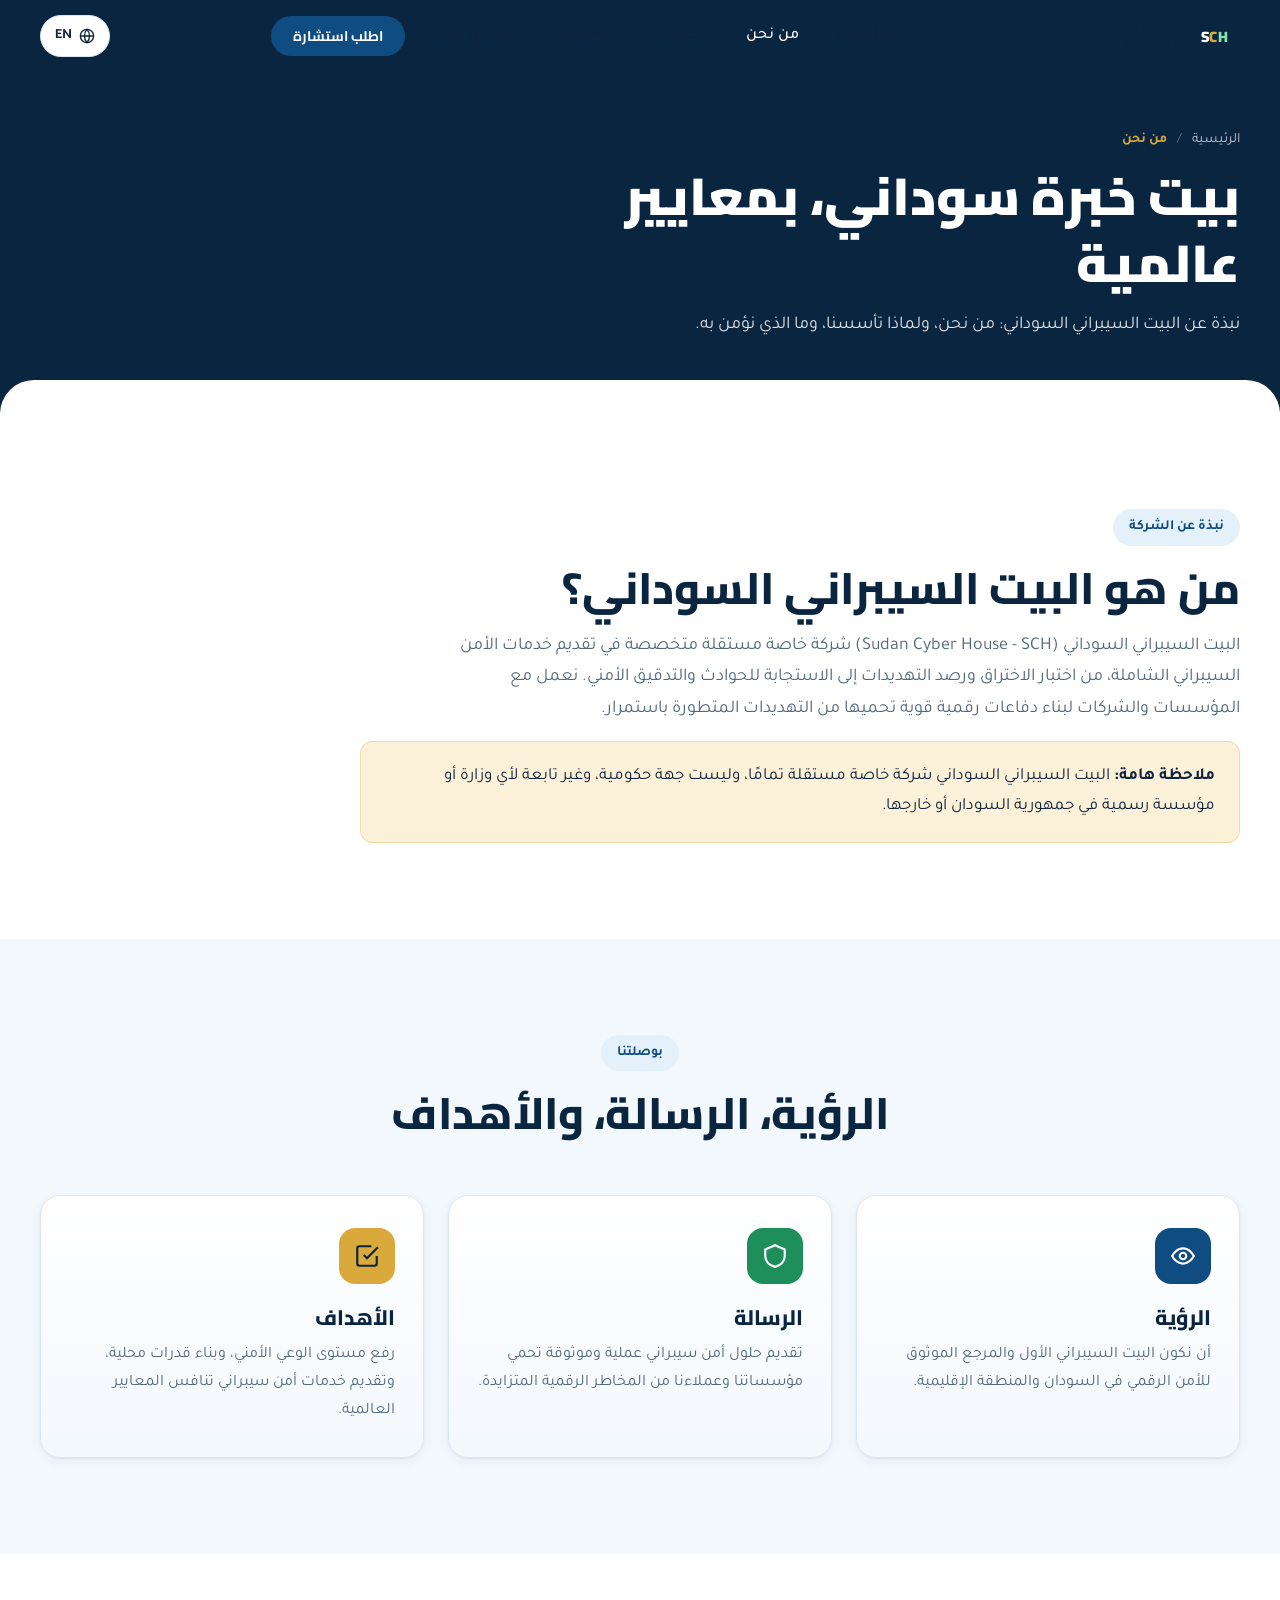
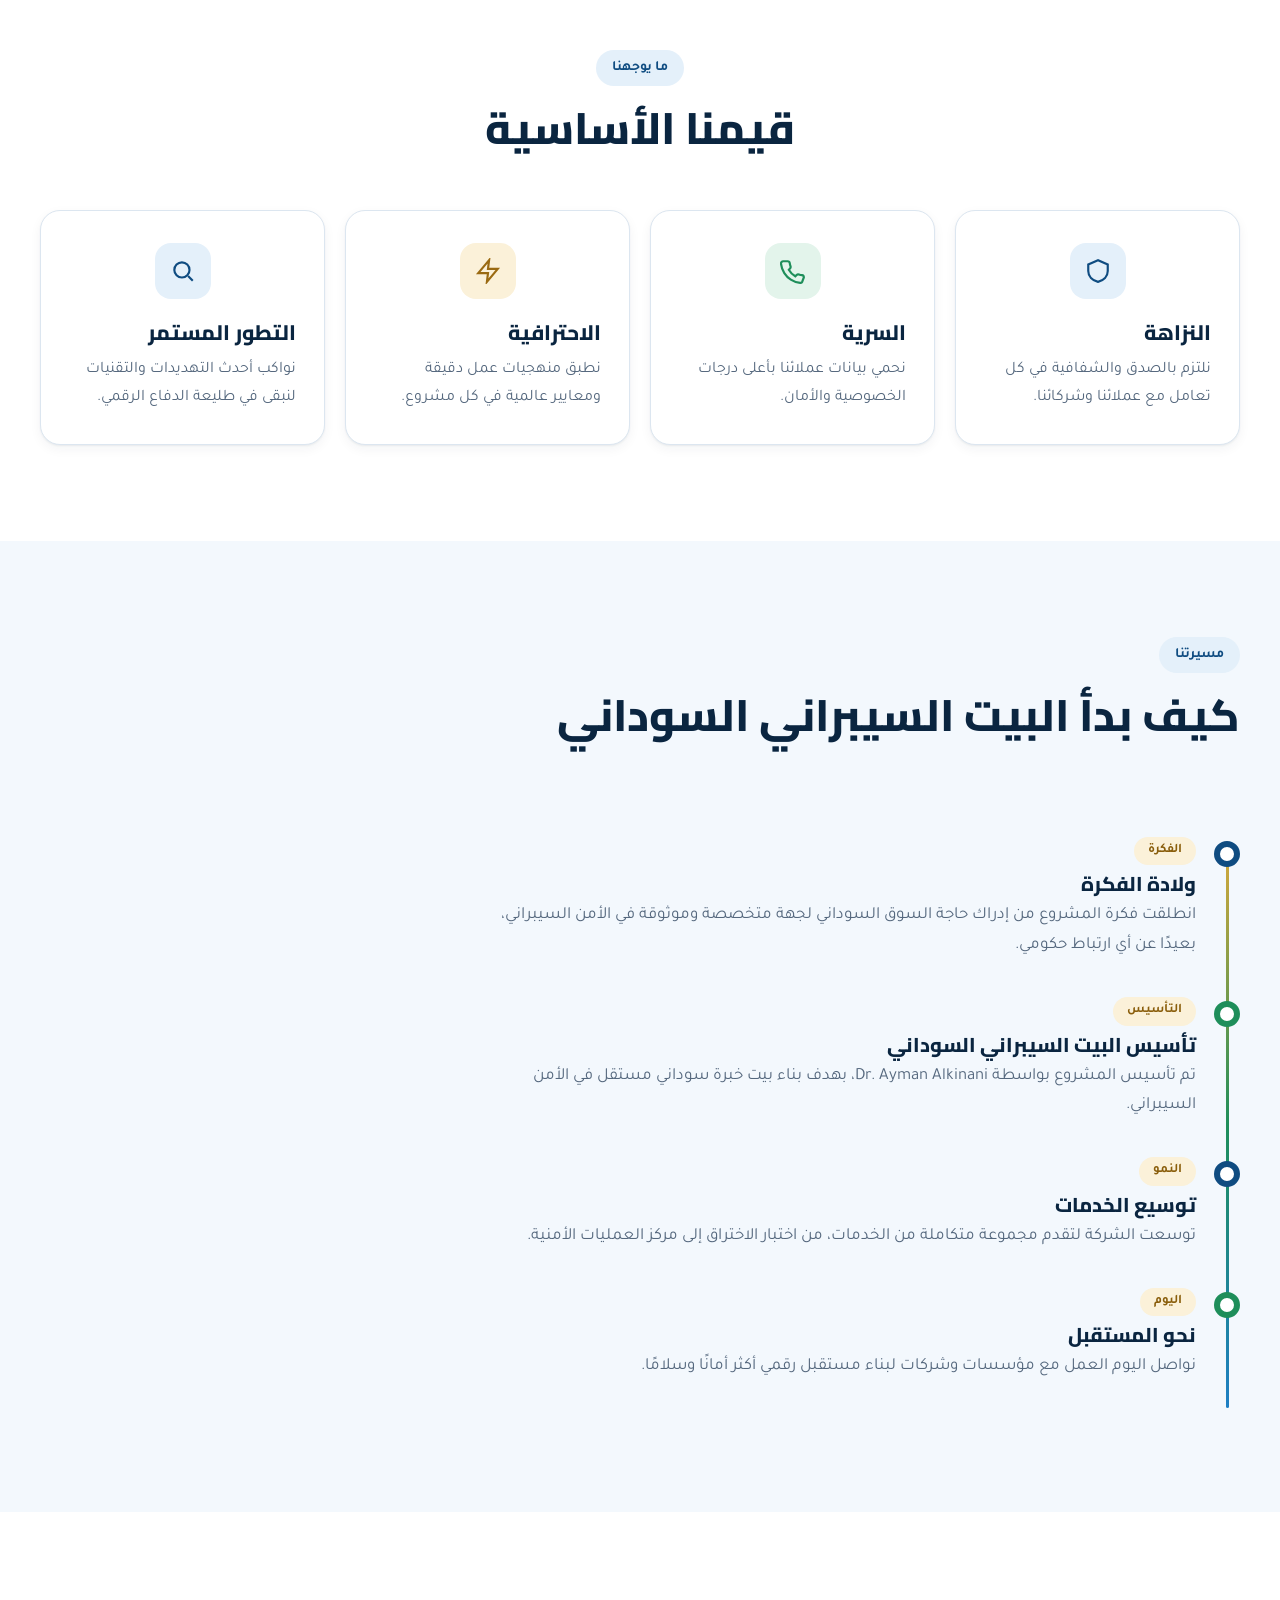
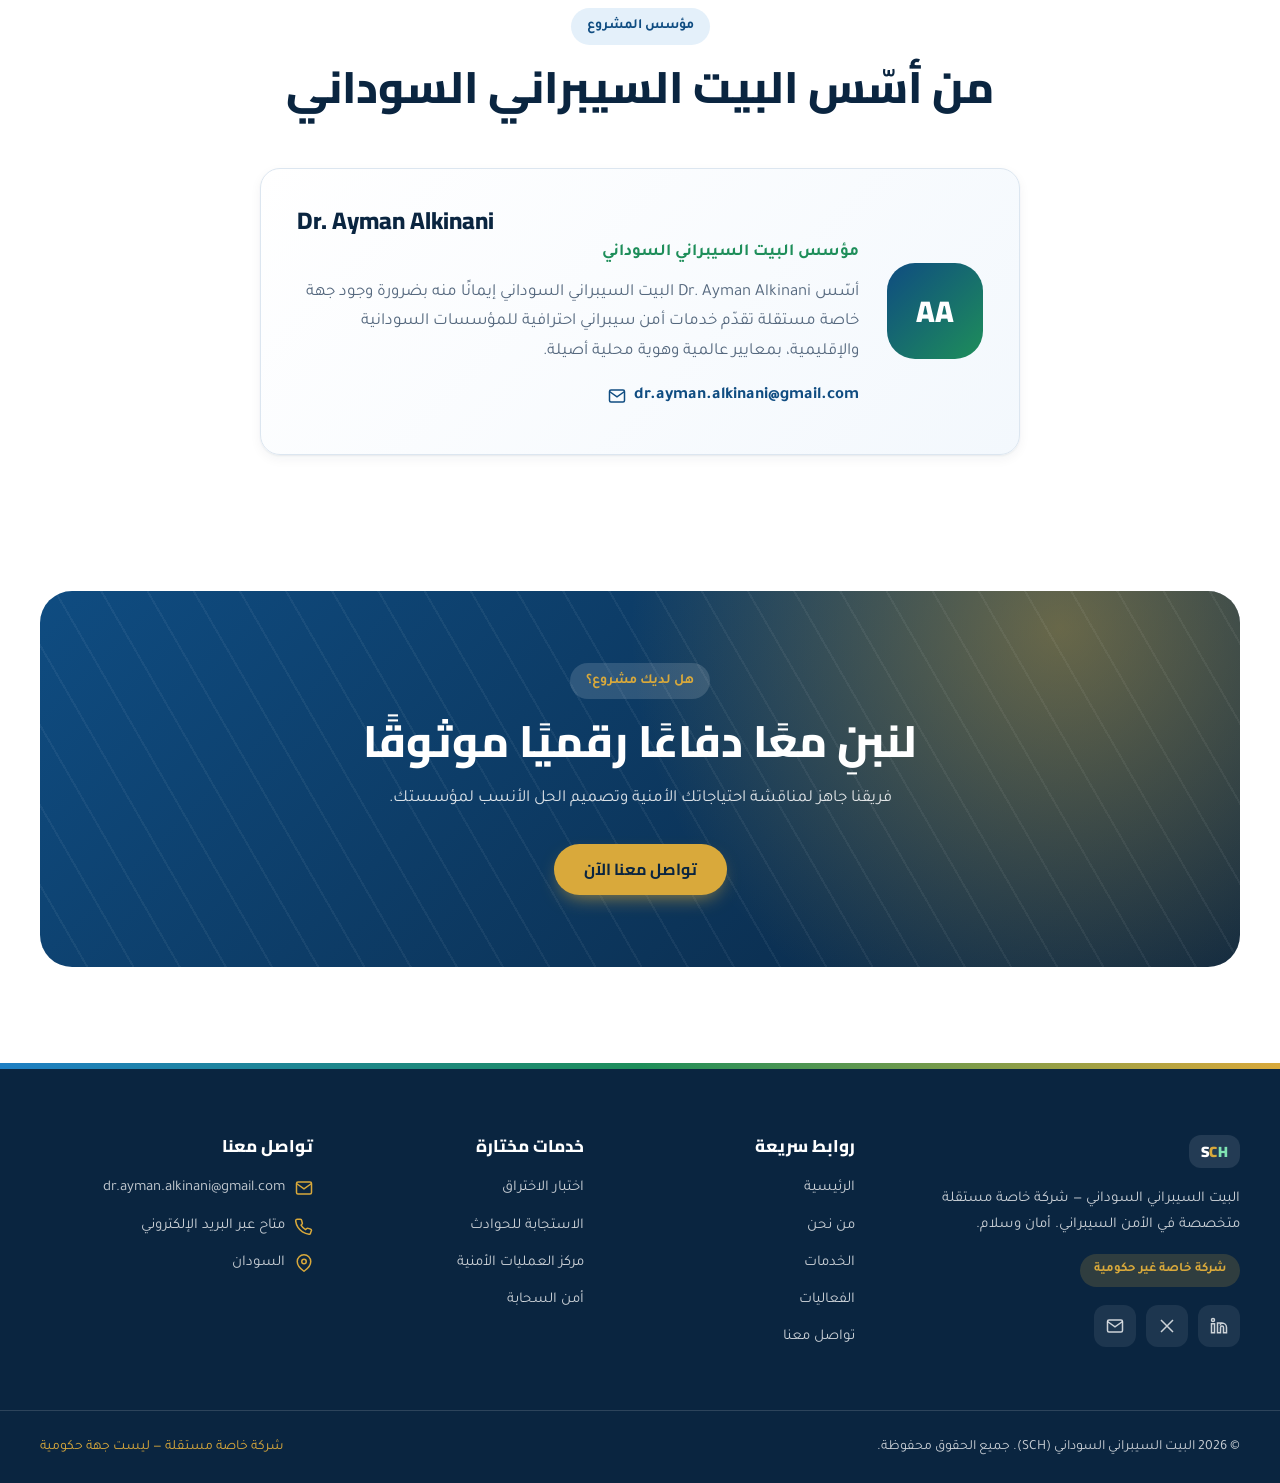
==== commit 2ae2e2a0: "Add files via upload" ====
--- a/about.html
+++ b/about.html
@@ -1,170 +1,276 @@
 <!DOCTYPE html>
-<html lang="ar" dir="rtl">
+<html lang="ar" dir="rtl" data-title-ar="من نحن | البيت السيبراني السوداني" data-title-en="About Us | Sudan Cyber House">
 <head>
-<meta charset="UTF-8">
-<meta name="viewport" content="width=device-width, initial-scale=1.0">
-<title>من نحن | Sudan Cyber House</title>
-<meta name="description" content="تعرّف على قصة Sudan Cyber House، رؤيتنا، رسالتنا، وفلسفة المشروع.">
-<meta property="og:title" content="من نحن | Sudan Cyber House">
-<meta property="og:type" content="website">
-<link rel="stylesheet" href="style.css">
+<meta charset="UTF-8" />
+<meta name="viewport" content="width=device-width, initial-scale=1.0" />
+<title>من نحن | البيت السيبراني السوداني</title>
+<meta name="description" content="تعرف على البيت السيبراني السوداني (SCH)، شركة خاصة مستقلة للأمن السيبراني، رؤيتها، رسالتها، قيمها، ومؤسسها Dr. Ayman Alkinani." />
+<meta name="theme-color" content="#0A2540" />
+<link rel="icon" href="data:image/svg+xml,<svg xmlns=%22http://www.w3.org/2000/svg%22 viewBox=%220 0 24 24%22><text y=%2218%22 font-size=%2218%22 fill=%22%230F4C81%22>🛡</text></svg>" />
+<meta name="color-scheme" content="light" />
+<link rel="preconnect" href="https://fonts.googleapis.com" />
+<link rel="preconnect" href="https://fonts.gstatic.com" crossorigin />
+<link rel="stylesheet" href="style.css" />
 </head>
-<body data-page="about">
-
-<div class="bg-glow"></div>
-<div class="bg-grid"></div>
-
-<header class="site-header">
-  <div class="header-inner">
-    <a href="index.html" class="brand">
-      <svg class="brand-mark" viewBox="0 0 48 48" fill="none" xmlns="http://www.w3.org/2000/svg">
-        <defs>
-          <linearGradient id="logoGrad" x1="0" y1="0" x2="48" y2="48" gradientUnits="userSpaceOnUse">
-            <stop stop-color="#00D9FF"/><stop offset="1" stop-color="#2E6BFF"/>
-          </linearGradient>
-        </defs>
-        <path d="M24 3 L43 11 V25 C43 35 35 42 24 45 C13 42 5 35 5 25 V11 Z" stroke="url(#logoGrad)" stroke-width="2"/>
-        <path d="M30 16c0-2.2-2.5-4-6-4s-6 1.6-6 3.6c0 5 12 2.6 12 8 0 2-2.5 3.6-6 3.6s-6-1.8-6-4" stroke="url(#logoGrad)" stroke-width="2.4" stroke-linecap="round" fill="none"/>
-        <circle cx="18" cy="15.6" r="1.6" fill="#00D9FF"/>
-        <circle cx="24" cy="27" r="1.6" fill="#00D9FF"/>
-        <circle cx="18" cy="27.2" r="1.6" fill="#2E6BFF"/>
-      </svg>
-      <span class="brand-text">
-        <span class="brand-name-en">Sudan Cyber House</span>
-        <span class="brand-name-ar">البيت السيبراني السوداني</span>
-      </span>
+<body>
+
+<div id="loading-screen" aria-hidden="true">
+  <div class="loader-logo"><span class="l-s">S</span><span class="l-c">C</span><span class="l-h">H</span></div>
+  <div class="loader-bar"></div>
+  <div class="loader-text" data-ar="جاري تأمين الاتصال" data-en="Securing connection">جاري تأمين الاتصال</div>
+</div>
+
+<header id="navbar">
+  <div class="container nav-inner">
+    <a href="index.html" class="brand" aria-label="Sudan Cyber House">
+      <span class="brand-logo"><span class="l-s">S</span><span class="l-c">C</span><span class="l-h">H</span></span>
+      <span class="brand-name" data-ar="البيت السيبراني<br>السوداني" data-en="Sudan Cyber<br>House">البيت السيبراني<br>السوداني</span>
     </a>
-
-    <nav class="main-nav">
-      <a href="index.html" data-page="index" data-i18n="nav.home">الرئيسية</a>
-      <a href="about.html" data-page="about" data-i18n="nav.about">من نحن</a>
-      <a href="events.html" data-page="events" data-i18n="nav.events">الفعاليات</a>
-      <a href="invest.html" data-page="invest" data-i18n="nav.invest">الاستثمار</a>
-      <a href="contact.html" data-page="contact" data-i18n="nav.contact">تواصل معنا</a>
+    <nav class="nav-links" id="navLinks">
+      <a href="index.html" data-ar="الرئيسية" data-en="Home">الرئيسية</a>
+      <a href="about.html" data-ar="من نحن" data-en="About">من نحن</a>
+      <a href="services.html" data-ar="الخدمات" data-en="Services">الخدمات</a>
+      <a href="events.html" data-ar="الفعاليات" data-en="Events">الفعاليات</a>
+      <a href="contact.html" data-ar="تواصل معنا" data-en="Contact">تواصل معنا</a>
+      <a href="contact.html" class="btn btn-primary btn-sm" data-ar="اطلب استشارة" data-en="Get a Consultation">اطلب استشارة</a>
     </nav>
-
-    <div class="header-actions">
-      <div class="lang-toggle">
-        <span data-lang="ar" class="is-active">العربية</span><span data-lang="en">English</span>
-      </div>
-      <button class="btn-menu-toggle" aria-label="Menu" aria-expanded="false"><span></span></button>
-    </div>
-  </div>
-
-  <nav class="mobile-nav">
-    <a href="index.html" data-page="index" data-i18n="nav.home">الرئيسية</a>
-    <a href="about.html" data-page="about" data-i18n="nav.about">من نحن</a>
-    <a href="events.html" data-page="events" data-i18n="nav.events">الفعاليات</a>
-    <a href="invest.html" data-page="invest" data-i18n="nav.invest">الاستثمار</a>
-    <a href="contact.html" data-page="contact" data-i18n="nav.contact">تواصل معنا</a>
-  </nav>
+    <div class="nav-actions">
+      <button class="lang-toggle" aria-label="Toggle language">
+        <svg viewBox="0 0 24 24" fill="none" stroke="currentColor" stroke-width="2"><circle cx="12" cy="12" r="10"/><path d="M2 12h20M12 2a15 15 0 0 1 0 20 15 15 0 0 1 0-20z"/></svg>
+        <span class="lang-label">EN</span>
+      </button>
+      <button class="nav-burger" id="navBurger" aria-label="Menu"><span></span><span></span><span></span></button>
+    </div>
+  </div>
 </header>
 
 <main>
-  <section class="page-hero">
-    <div class="container">
-      <div class="eyebrow" style="justify-content:center;" data-i18n="page.about.eyebrow">من نحن</div>
-      <h1 data-i18n="page.about.title">قصة Sudan Cyber House</h1>
-      <p data-i18n="page.about.sub">مشروع سوداني واحد، برؤية عالمية.</p>
-    </div>
-  </section>
-
-  <section class="section-tight">
-    <div class="container">
-
-      <div class="about-block reveal">
-        <div><span class="num-tag" data-i18n="about.n1">01</span><h2 class="section-title" style="margin-top:10px" data-i18n="about.who.title">من نحن</h2><p class="section-desc" data-i18n="about.who.text">Sudan Cyber House هو مبادرة سودانية...</p></div>
-        <div class="about-visual">
-          <svg width="70%" viewBox="0 0 200 160" fill="none"><rect x="10" y="10" width="180" height="140" rx="12" stroke="#1B3E8F"/><circle cx="100" cy="80" r="34" stroke="#00D9FF" stroke-width="1.4"/><path d="M84 80c0-6 7-11 16-11s16 5 16 11-16 8-16 18" stroke="#00D9FF" stroke-width="2" fill="none" stroke-linecap="round"/></svg>
-        </div>
-      </div>
-
-      <div class="about-block reverse reveal">
-        <div class="about-visual"><svg width="70%" viewBox="0 0 200 160" fill="none"><circle cx="60" cy="80" r="8" fill="#E0A868"/><circle cx="140" cy="50" r="6" fill="#00D9FF"/><circle cx="150" cy="110" r="6" fill="#00D9FF"/><line x1="60" y1="80" x2="140" y2="50" stroke="#1B3E8F"/><line x1="60" y1="80" x2="150" y2="110" stroke="#1B3E8F"/></svg></div>
-        <div><span class="num-tag" data-i18n="about.n2">02</span><h2 class="section-title" style="margin-top:10px" data-i18n="about.vision.title">رؤيتنا</h2><p class="section-desc" data-i18n="about.vision.text">بناء جيل سوداني قوي في الأمن السيبراني...</p></div>
-      </div>
-
-      <div class="about-block reveal">
-        <div><span class="num-tag" data-i18n="about.n3">03</span><h2 class="section-title" style="margin-top:10px" data-i18n="about.mission.title">رسالتنا</h2><p class="section-desc" data-i18n="about.mission.text">إتاحة التعليم والتدريب العملي...</p></div>
-        <div class="about-visual"><svg width="70%" viewBox="0 0 200 160" fill="none"><path d="M100 20 150 40 V90 C150 120 128 140 100 148 C72 140 50 120 50 90 V40 Z" stroke="#00D9FF" stroke-width="1.6"/></svg></div>
-      </div>
-
-      <div class="about-block reverse reveal">
-        <div class="about-visual"><svg width="70%" viewBox="0 0 200 160" fill="none"><circle cx="100" cy="80" r="50" stroke="#1B3E8F" stroke-dasharray="4 5"/><circle cx="100" cy="80" r="4" fill="#12E3A0"/></svg></div>
-        <div><span class="num-tag" data-i18n="about.n4">04</span><h2 class="section-title" style="margin-top:10px" data-i18n="about.goals.title">أهدافنا</h2><p class="section-desc" data-i18n="about.goals.text">تدريب آلاف السودانيين...</p></div>
-      </div>
-
-      <div class="about-block reveal">
-        <div><span class="num-tag" data-i18n="about.n5">05</span><h2 class="section-title" style="margin-top:10px" data-i18n="about.why.title">لماذا السودان؟</h2><p class="section-desc" data-i18n="about.why.text">لأن السودان يستحق أن يكون منتجًا للمعرفة السيبرانية...</p></div>
-        <div class="about-visual"><svg width="70%" viewBox="0 0 200 160" fill="none"><rect x="40" y="30" width="120" height="100" rx="10" stroke="#E0A868" opacity="0.7"/><circle cx="70" cy="60" r="4" fill="#00D9FF"/><circle cx="130" cy="60" r="4" fill="#00D9FF"/><circle cx="100" cy="100" r="4" fill="#12E3A0"/></svg></div>
-      </div>
-
-      <div class="about-block reverse reveal">
-        <div class="about-visual"><svg width="70%" viewBox="0 0 200 160" fill="none"><path d="M40 120 70 90 100 105 130 60 160 40" stroke="#00D9FF" stroke-width="2" fill="none" stroke-linecap="round"/></svg></div>
-        <div><span class="num-tag" data-i18n="about.n6">06</span><h2 class="section-title" style="margin-top:10px" data-i18n="about.audience.title">الفئة المستهدفة</h2><p class="section-desc" data-i18n="about.audience.text">كل سوداني بين 10 و70 عامًا...</p></div>
-      </div>
-
-      <div class="about-block reveal">
-        <div><span class="num-tag" data-i18n="about.n7">07</span><h2 class="section-title" style="margin-top:10px" data-i18n="about.philosophy.title">فلسفة المشروع</h2><p class="section-desc" data-i18n="about.philosophy.text">المعرفة حق، لا امتياز...</p></div>
-        <div class="about-visual"><svg width="70%" viewBox="0 0 200 160" fill="none"><line x1="30" y1="80" x2="170" y2="80" stroke="#1B3E8F"/><circle cx="30" cy="80" r="5" fill="#E0A868"/><circle cx="80" cy="80" r="5" fill="#00D9FF"/><circle cx="130" cy="80" r="5" fill="#00D9FF"/><circle cx="170" cy="80" r="5" fill="#12E3A0"/></svg></div>
-      </div>
-
-      <div class="about-block reverse reveal">
-        <div class="about-visual"><svg width="70%" viewBox="0 0 200 160" fill="none"><circle cx="100" cy="80" r="60" stroke="#1B3E8F"/><circle class="node-pulse" cx="100" cy="30" r="4" fill="#00D9FF"/><circle class="node-pulse d2" cx="150" cy="110" r="4" fill="#12E3A0"/><circle class="node-pulse d3" cx="55" cy="110" r="4" fill="#E0A868"/></svg></div>
-        <div><span class="num-tag" data-i18n="about.n8">08</span><h2 class="section-title" style="margin-top:10px" data-i18n="about.future.title">مستقبل Sudan Cyber House</h2><p class="section-desc" data-i18n="about.future.text">من مشروع Online بسيط اليوم...</p></div>
-      </div>
-
-    </div>
-  </section>
-
-  <section class="section-tight">
-    <div class="container">
-      <div class="founder-card reveal">
-        <div class="founder-avatar">K</div>
-        <div class="founder-info">
-          <h3>Kin — Dr. Ayman Alkinani</h3>
-          <div class="role" data-i18n="founder.role">المؤسس والمصمم والمطور الوحيد</div>
-          <p data-i18n="founder.text">تم تصميم وبناء Sudan Cyber House بالكامل بواسطة شخص واحد: Kin — د. أيمن الكناني.</p>
-          <span class="founder-badge" data-i18n="founder.badge">Designed &amp; Built by Kin</span>
-        </div>
-      </div>
-    </div>
-  </section>
+
+<section class="page-hero" style="--banner:url(assets/img/banner-about.svg)">
+  <div class="container">
+    <div class="breadcrumb"><span data-ar="الرئيسية" data-en="Home">الرئيسية</span><span class="sep">/</span><span data-ar="من نحن" data-en="About">من نحن</span></div>
+    <h1 data-ar="بيت خبرة سوداني، بمعايير عالمية" data-en="A Sudanese House of Expertise, Global Standards">بيت خبرة سوداني، بمعايير عالمية</h1>
+    <p data-ar="نبذة عن البيت السيبراني السوداني: من نحن، ولماذا تأسسنا، وما الذي نؤمن به." data-en="An introduction to Sudan Cyber House: who we are, why we were founded, and what we believe in.">نبذة عن البيت السيبراني السوداني: من نحن، ولماذا تأسسنا، وما الذي نؤمن به.</p>
+  </div>
+</section>
+
+<!-- ===== Overview ===== -->
+<section class="section">
+  <div class="container">
+    <div class="grid" style="grid-template-columns: 1fr; max-width:880px;">
+      <div class="reveal">
+        <span class="eyebrow" data-ar="نبذة عن الشركة" data-en="Company Overview">نبذة عن الشركة</span>
+        <h2 class="section-title" data-ar="من هو البيت السيبراني السوداني؟" data-en="Who is Sudan Cyber House?">من هو البيت السيبراني السوداني؟</h2>
+        <p class="section-desc" style="max-width:820px; margin-bottom:16px;" data-ar="البيت السيبراني السوداني (Sudan Cyber House - SCH) شركة خاصة مستقلة متخصصة في تقديم خدمات الأمن السيبراني الشاملة، من اختبار الاختراق ورصد التهديدات إلى الاستجابة للحوادث والتدقيق الأمني. نعمل مع المؤسسات والشركات لبناء دفاعات رقمية قوية تحميها من التهديدات المتطورة باستمرار." data-en="Sudan Cyber House (SCH) is an independent private company specialized in delivering comprehensive cybersecurity services — from penetration testing and threat monitoring to incident response and security auditing. We work with organizations and businesses to build strong digital defenses against constantly evolving threats.">
+          البيت السيبراني السوداني (Sudan Cyber House - SCH) شركة خاصة مستقلة متخصصة في تقديم خدمات الأمن السيبراني الشاملة، من اختبار الاختراق ورصد التهديدات إلى الاستجابة للحوادث والتدقيق الأمني. نعمل مع المؤسسات والشركات لبناء دفاعات رقمية قوية تحميها من التهديدات المتطورة باستمرار.
+        </p>
+        <div class="legal-note-box">
+          <strong data-ar="ملاحظة هامة: " data-en="Important note: ">ملاحظة هامة: </strong>
+          <span data-ar="البيت السيبراني السوداني شركة خاصة مستقلة تمامًا، وليست جهة حكومية، وغير تابعة لأي وزارة أو مؤسسة رسمية في جمهورية السودان أو خارجها." data-en="Sudan Cyber House is a fully independent private company. It is not a government entity and is not affiliated with any ministry or official institution, in Sudan or elsewhere.">البيت السيبراني السوداني شركة خاصة مستقلة تمامًا، وليست جهة حكومية، وغير تابعة لأي وزارة أو مؤسسة رسمية في جمهورية السودان أو خارجها.</span>
+        </div>
+      </div>
+    </div>
+  </div>
+</section>
+
+<!-- ===== Vision / Mission / Goals ===== -->
+<section class="section sec-soft">
+  <div class="container">
+    <div class="section-head center reveal">
+      <span class="eyebrow" data-ar="بوصلتنا" data-en="Our Compass">بوصلتنا</span>
+      <h2 class="section-title" data-ar="الرؤية، الرسالة، والأهداف" data-en="Vision, Mission & Goals">الرؤية، الرسالة، والأهداف</h2>
+    </div>
+    <div class="grid grid-3">
+      <div class="card mvv-card reveal">
+        <div class="card-icon"><svg viewBox="0 0 24 24" fill="none" stroke="currentColor" stroke-width="2"><circle cx="12" cy="12" r="3"/><path d="M2 12s3.5-7 10-7 10 7 10 7-3.5 7-10 7-10-7-10-7z"/></svg></div>
+        <h3 data-ar="الرؤية" data-en="Vision">الرؤية</h3>
+        <p data-ar="أن نكون البيت السيبراني الأول والمرجع الموثوق للأمن الرقمي في السودان والمنطقة الإقليمية." data-en="To be the leading cyber house and trusted reference for digital security in Sudan and the wider region.">أن نكون البيت السيبراني الأول والمرجع الموثوق للأمن الرقمي في السودان والمنطقة الإقليمية.</p>
+      </div>
+      <div class="card mvv-card reveal">
+        <div class="card-icon"><svg viewBox="0 0 24 24" fill="none" stroke="currentColor" stroke-width="2"><path d="M12 2 3 6v6c0 5 3.8 8.7 9 10 5.2-1.3 9-5 9-10V6z"/></svg></div>
+        <h3 data-ar="الرسالة" data-en="Mission">الرسالة</h3>
+        <p data-ar="تقديم حلول أمن سيبراني عملية وموثوقة تحمي مؤسساتنا وعملاءنا من المخاطر الرقمية المتزايدة." data-en="Delivering practical, reliable cybersecurity solutions that protect our institutions and clients from growing digital risk.">تقديم حلول أمن سيبراني عملية وموثوقة تحمي مؤسساتنا وعملاءنا من المخاطر الرقمية المتزايدة.</p>
+      </div>
+      <div class="card mvv-card reveal">
+        <div class="card-icon"><svg viewBox="0 0 24 24" fill="none" stroke="currentColor" stroke-width="2"><path d="M9 11l3 3L22 4"/><path d="M21 12v7a2 2 0 0 1-2 2H5a2 2 0 0 1-2-2V5a2 2 0 0 1 2-2h11"/></svg></div>
+        <h3 data-ar="الأهداف" data-en="Goals">الأهداف</h3>
+        <p data-ar="رفع مستوى الوعي الأمني، وبناء قدرات محلية، وتقديم خدمات أمن سيبراني تنافس المعايير العالمية." data-en="Raising security awareness, building local capacity, and delivering cybersecurity services that compete with global standards.">رفع مستوى الوعي الأمني، وبناء قدرات محلية، وتقديم خدمات أمن سيبراني تنافس المعايير العالمية.</p>
+      </div>
+    </div>
+  </div>
+</section>
+
+<!-- ===== Values ===== -->
+<section class="section">
+  <div class="container">
+    <div class="section-head center reveal">
+      <span class="eyebrow" data-ar="ما يوجهنا" data-en="What Guides Us">ما يوجهنا</span>
+      <h2 class="section-title" data-ar="قيمنا الأساسية" data-en="Our Core Values">قيمنا الأساسية</h2>
+    </div>
+    <div class="grid grid-4 values-grid">
+      <div class="card reveal">
+        <div class="card-icon" style="margin-inline:auto;"><svg viewBox="0 0 24 24" fill="none" stroke="currentColor" stroke-width="2"><path d="M12 2 3 6v6c0 5 3.8 8.7 9 10 5.2-1.3 9-5 9-10V6z"/></svg></div>
+        <h3 data-ar="النزاهة" data-en="Integrity">النزاهة</h3>
+        <p data-ar="نلتزم بالصدق والشفافية في كل تعامل مع عملائنا وشركائنا." data-en="We commit to honesty and transparency in every interaction with clients and partners.">نلتزم بالصدق والشفافية في كل تعامل مع عملائنا وشركائنا.</p>
+      </div>
+      <div class="card reveal">
+        <div class="card-icon" style="margin-inline:auto;"><svg viewBox="0 0 24 24" fill="none" stroke="currentColor" stroke-width="2"><path d="M20.8 21a2 2 0 0 1-2.18 2 19.8 19.8 0 0 1-8.63-3.07 19.5 19.5 0 0 1-6-6 19.8 19.8 0 0 1-3.07-8.67A2 2 0 0 1 3 3h4a2 2 0 0 1 2 1.72c.13.96.36 1.9.68 2.81a2 2 0 0 1-.45 2.11L8.1 10.9a16 16 0 0 0 6 6l1.27-1.27a2 2 0 0 1 2.11-.45c.9.32 1.85.55 2.81.68A2 2 0 0 1 22 17.92z"/></svg></div>
+        <h3 data-ar="السرية" data-en="Confidentiality">السرية</h3>
+        <p data-ar="نحمي بيانات عملائنا بأعلى درجات الخصوصية والأمان." data-en="We protect client data with the highest level of privacy and security.">نحمي بيانات عملائنا بأعلى درجات الخصوصية والأمان.</p>
+      </div>
+      <div class="card reveal">
+        <div class="card-icon" style="margin-inline:auto;"><svg viewBox="0 0 24 24" fill="none" stroke="currentColor" stroke-width="2"><path d="M13 2 3 14h9l-1 8 10-12h-9z"/></svg></div>
+        <h3 data-ar="الاحترافية" data-en="Professionalism">الاحترافية</h3>
+        <p data-ar="نطبق منهجيات عمل دقيقة ومعايير عالمية في كل مشروع." data-en="We apply rigorous methodologies and global standards to every project.">نطبق منهجيات عمل دقيقة ومعايير عالمية في كل مشروع.</p>
+      </div>
+      <div class="card reveal">
+        <div class="card-icon" style="margin-inline:auto;"><svg viewBox="0 0 24 24" fill="none" stroke="currentColor" stroke-width="2"><circle cx="11" cy="11" r="7"/><path d="M21 21l-4.3-4.3"/></svg></div>
+        <h3 data-ar="التطور المستمر" data-en="Continuous Growth">التطور المستمر</h3>
+        <p data-ar="نواكب أحدث التهديدات والتقنيات لنبقى في طليعة الدفاع الرقمي." data-en="We keep pace with the latest threats and technologies to stay at the forefront of digital defense.">نواكب أحدث التهديدات والتقنيات لنبقى في طليعة الدفاع الرقمي.</p>
+      </div>
+    </div>
+  </div>
+</section>
+
+<!-- ===== Journey / Timeline ===== -->
+<section class="section sec-soft">
+  <div class="container">
+    <div class="grid" style="grid-template-columns: 1fr; max-width:760px;">
+      <div class="section-head reveal">
+        <span class="eyebrow" data-ar="مسيرتنا" data-en="Our Journey">مسيرتنا</span>
+        <h2 class="section-title" data-ar="كيف بدأ البيت السيبراني السوداني" data-en="How Sudan Cyber House Began">كيف بدأ البيت السيبراني السوداني</h2>
+      </div>
+      <div class="timeline reveal">
+        <div class="timeline-item">
+          <span class="timeline-dot"></span>
+          <span class="t-tag" data-ar="الفكرة" data-en="The Idea">الفكرة</span>
+          <h4 data-ar="ولادة الفكرة" data-en="The Idea Is Born">ولادة الفكرة</h4>
+          <p data-ar="انطلقت فكرة المشروع من إدراك حاجة السوق السوداني لجهة متخصصة وموثوقة في الأمن السيبراني، بعيدًا عن أي ارتباط حكومي." data-en="The idea began from recognizing the Sudanese market's need for a specialized, trustworthy cybersecurity body — independent of any government affiliation.">انطلقت فكرة المشروع من إدراك حاجة السوق السوداني لجهة متخصصة وموثوقة في الأمن السيبراني، بعيدًا عن أي ارتباط حكومي.</p>
+        </div>
+        <div class="timeline-item">
+          <span class="timeline-dot"></span>
+          <span class="t-tag" data-ar="التأسيس" data-en="Founding">التأسيس</span>
+          <h4 data-ar="تأسيس البيت السيبراني السوداني" data-en="Sudan Cyber House Is Founded">تأسيس البيت السيبراني السوداني</h4>
+          <p data-ar="تم تأسيس المشروع بواسطة Dr. Ayman Alkinani، بهدف بناء بيت خبرة سوداني مستقل في الأمن السيبراني." data-en="The project was founded by Dr. Ayman Alkinani, with the goal of building an independent Sudanese house of cybersecurity expertise.">تم تأسيس المشروع بواسطة Dr. Ayman Alkinani، بهدف بناء بيت خبرة سوداني مستقل في الأمن السيبراني.</p>
+        </div>
+        <div class="timeline-item">
+          <span class="timeline-dot"></span>
+          <span class="t-tag" data-ar="النمو" data-en="Growth">النمو</span>
+          <h4 data-ar="توسيع الخدمات" data-en="Expanding Our Services">توسيع الخدمات</h4>
+          <p data-ar="توسعت الشركة لتقدم مجموعة متكاملة من الخدمات، من اختبار الاختراق إلى مركز العمليات الأمنية." data-en="The company expanded to offer a full suite of services, from penetration testing to a Security Operations Center.">توسعت الشركة لتقدم مجموعة متكاملة من الخدمات، من اختبار الاختراق إلى مركز العمليات الأمنية.</p>
+        </div>
+        <div class="timeline-item">
+          <span class="timeline-dot"></span>
+          <span class="t-tag" data-ar="اليوم" data-en="Today">اليوم</span>
+          <h4 data-ar="نحو المستقبل" data-en="Looking Ahead">نحو المستقبل</h4>
+          <p data-ar="نواصل اليوم العمل مع مؤسسات وشركات لبناء مستقبل رقمي أكثر أمانًا وسلامًا." data-en="Today, we continue working with institutions and businesses to build a safer, more secure digital future.">نواصل اليوم العمل مع مؤسسات وشركات لبناء مستقبل رقمي أكثر أمانًا وسلامًا.</p>
+        </div>
+      </div>
+    </div>
+  </div>
+</section>
+
+<!-- ===== Founder ===== -->
+<section class="section">
+  <div class="container">
+    <div class="section-head center reveal">
+      <span class="eyebrow" data-ar="مؤسس المشروع" data-en="Founder">مؤسس المشروع</span>
+      <h2 class="section-title" data-ar="من أسّس البيت السيبراني السوداني" data-en="Who Founded Sudan Cyber House">من أسّس البيت السيبراني السوداني</h2>
+    </div>
+    <div class="glass founder-card reveal" style="max-width:760px; margin-inline:auto;">
+      <div class="founder-avatar">AA</div>
+      <div class="founder-info">
+        <h3>Dr. Ayman Alkinani</h3>
+        <span class="role" data-ar="مؤسس البيت السيبراني السوداني" data-en="Founder, Sudan Cyber House">مؤسس البيت السيبراني السوداني</span>
+        <p data-ar="أسّس Dr. Ayman Alkinani البيت السيبراني السوداني إيمانًا منه بضرورة وجود جهة خاصة مستقلة تقدّم خدمات أمن سيبراني احترافية للمؤسسات السودانية والإقليمية، بمعايير عالمية وهوية محلية أصيلة." data-en="Dr. Ayman Alkinani founded Sudan Cyber House out of a belief in the need for an independent private body offering professional cybersecurity services to Sudanese and regional organizations, with global standards and an authentic local identity.">أسّس Dr. Ayman Alkinani البيت السيبراني السوداني إيمانًا منه بضرورة وجود جهة خاصة مستقلة تقدّم خدمات أمن سيبراني احترافية للمؤسسات السودانية والإقليمية، بمعايير عالمية وهوية محلية أصيلة.</p>
+        <a href="mailto:dr.ayman.alkinani@gmail.com" class="founder-email">
+          <svg viewBox="0 0 24 24" fill="none" stroke="currentColor" stroke-width="2"><rect x="2" y="4" width="20" height="16" rx="2"/><path d="m22 6-10 7L2 6"/></svg>
+          dr.ayman.alkinani@gmail.com
+        </a>
+      </div>
+    </div>
+  </div>
+</section>
+
+<!-- ===== CTA ===== -->
+<section class="cta-section">
+  <div class="container">
+    <div class="cta-box reveal">
+      <span class="eyebrow" data-ar="هل لديك مشروع؟" data-en="Have a Project?">هل لديك مشروع؟</span>
+      <h2 data-ar="لنبنِ معًا دفاعًا رقميًا موثوقًا" data-en="Let's Build a Trustworthy Digital Defense, Together">لنبنِ معًا دفاعًا رقميًا موثوقًا</h2>
+      <p data-ar="فريقنا جاهز لمناقشة احتياجاتك الأمنية وتصميم الحل الأنسب لمؤسستك." data-en="Our team is ready to discuss your security needs and design the right solution for your organization.">فريقنا جاهز لمناقشة احتياجاتك الأمنية وتصميم الحل الأنسب لمؤسستك.</p>
+      <div class="cta-actions">
+        <a href="contact.html" class="btn btn-primary" data-ar="تواصل معنا الآن" data-en="Contact Us Now">تواصل معنا الآن</a>
+      </div>
+    </div>
+  </div>
+</section>
+
 </main>
 
-<footer class="site-footer">
-  <div class="container">
+<footer>
+  <div class="container footer-top">
     <div class="footer-grid">
-      <div class="footer-brand">
-        <div class="brand">
-          <svg class="brand-mark" width="34" height="34" viewBox="0 0 48 48" fill="none" xmlns="http://www.w3.org/2000/svg">
-            <path d="M24 3 L43 11 V25 C43 35 35 42 24 45 C13 42 5 35 5 25 V11 Z" stroke="#00D9FF" stroke-width="2"/>
-            <path d="M30 16c0-2.2-2.5-4-6-4s-6 1.6-6 3.6c0 5 12 2.6 12 8 0 2-2.5 3.6-6 3.6s-6-1.8-6-4" stroke="#00D9FF" stroke-width="2.4" stroke-linecap="round" fill="none"/>
-          </svg>
-          <span class="brand-name-en">Sudan Cyber House</span>
-        </div>
-        <p data-i18n="footer.tagline">نبني مستقبل السودان السيبراني.</p>
-      </div>
-      <div class="footer-col">
-        <h4 data-i18n="footer.linksTitle">روابط</h4>
-        <a href="index.html" data-i18n="nav.home">الرئيسية</a>
-        <a href="about.html" data-i18n="nav.about">من نحن</a>
-        <a href="events.html" data-i18n="nav.events">الفعاليات</a>
-        <a href="invest.html" data-i18n="nav.invest">الاستثمار</a>
-        <a href="contact.html" data-i18n="nav.contact">تواصل معنا</a>
-      </div>
-      <div class="footer-col">
-        <h4 data-i18n="footer.contactTitle">تواصل</h4>
-        <span>dr.ayman.alkinani@gmail.com</span>
-      </div>
-    </div>
-    <div class="footer-bottom">
-      <span data-i18n="footer.rights">© 2026 Sudan Cyber House. جميع الحقوق محفوظة.</span>
-      <span class="signature" data-i18n="footer.signature">تصميم وتطوير: Kin</span>
-    </div>
+      <div class="footer-about">
+        <span class="brand-logo"><span class="l-s">S</span><span class="l-c">C</span><span class="l-h">H</span></span>
+        <p data-ar="البيت السيبراني السوداني — شركة خاصة مستقلة متخصصة في الأمن السيبراني. أمان وسلام." data-en="Sudan Cyber House — an independent private cybersecurity company. Security & Peace.">البيت السيبراني السوداني — شركة خاصة مستقلة متخصصة في الأمن السيبراني. أمان وسلام.</p>
+        <span class="footer-badge" data-ar="شركة خاصة غير حكومية" data-en="Private, Non-Government Company">شركة خاصة غير حكومية</span>
+        <div class="footer-social">
+          <a href="#" aria-label="LinkedIn"><svg viewBox="0 0 24 24" fill="none" stroke="currentColor" stroke-width="2"><path d="M16 8a6 6 0 0 1 6 6v7h-4v-7a2 2 0 0 0-4 0v7h-4V8h4v1.5A6 6 0 0 1 16 8z"/><rect x="2" y="9" width="4" height="12"/><circle cx="4" cy="4" r="2"/></svg></a>
+          <a href="#" aria-label="X"><svg viewBox="0 0 24 24" fill="none" stroke="currentColor" stroke-width="2"><path d="M4 4l16 16M20 4L4 20"/></svg></a>
+          <a href="mailto:dr.ayman.alkinani@gmail.com" aria-label="Email"><svg viewBox="0 0 24 24" fill="none" stroke="currentColor" stroke-width="2"><rect x="2" y="4" width="20" height="16" rx="2"/><path d="m22 6-10 7L2 6"/></svg></a>
+        </div>
+      </div>
+      <div class="footer-links-col">
+        <h4 class="footer-title" data-ar="روابط سريعة" data-en="Quick Links">روابط سريعة</h4>
+        <ul class="footer-links">
+          <li><a href="index.html" data-ar="الرئيسية" data-en="Home">الرئيسية</a></li>
+          <li><a href="about.html" data-ar="من نحن" data-en="About">من نحن</a></li>
+          <li><a href="services.html" data-ar="الخدمات" data-en="Services">الخدمات</a></li>
+          <li><a href="events.html" data-ar="الفعاليات" data-en="Events">الفعاليات</a></li>
+          <li><a href="contact.html" data-ar="تواصل معنا" data-en="Contact">تواصل معنا</a></li>
+        </ul>
+      </div>
+      <div class="footer-links-col">
+        <h4 class="footer-title" data-ar="خدمات مختارة" data-en="Featured Services">خدمات مختارة</h4>
+        <ul class="footer-links">
+          <li><a href="services.html" data-ar="اختبار الاختراق" data-en="Penetration Testing">اختبار الاختراق</a></li>
+          <li><a href="services.html" data-ar="الاستجابة للحوادث" data-en="Incident Response">الاستجابة للحوادث</a></li>
+          <li><a href="services.html" data-ar="مركز العمليات الأمنية" data-en="SOC">مركز العمليات الأمنية</a></li>
+          <li><a href="services.html" data-ar="أمن السحابة" data-en="Cloud Security">أمن السحابة</a></li>
+        </ul>
+      </div>
+      <div class="footer-contact-col">
+        <h4 class="footer-title" data-ar="تواصل معنا" data-en="Get in Touch">تواصل معنا</h4>
+        <ul class="footer-contact">
+          <li><svg viewBox="0 0 24 24" fill="none" stroke="currentColor" stroke-width="2"><rect x="2" y="4" width="20" height="16" rx="2"/><path d="m22 6-10 7L2 6"/></svg><a href="mailto:dr.ayman.alkinani@gmail.com">dr.ayman.alkinani@gmail.com</a></li>
+          <li><svg viewBox="0 0 24 24" fill="none" stroke="currentColor" stroke-width="2"><path d="M20.8 21a2 2 0 0 1-2.18 2 19.8 19.8 0 0 1-8.63-3.07 19.5 19.5 0 0 1-6-6 19.8 19.8 0 0 1-3.07-8.67A2 2 0 0 1 3 3h4a2 2 0 0 1 2 1.72c.13.96.36 1.9.68 2.81a2 2 0 0 1-.45 2.11L8.1 10.9a16 16 0 0 0 6 6l1.27-1.27a2 2 0 0 1 2.11-.45c.9.32 1.85.55 2.81.68A2 2 0 0 1 22 17.92z"/></svg><span data-ar="متاح عبر البريد الإلكتروني" data-en="Available via email">متاح عبر البريد الإلكتروني</span></li>
+          <li><svg viewBox="0 0 24 24" fill="none" stroke="currentColor" stroke-width="2"><path d="M21 10c0 7-9 13-9 13s-9-6-9-13a9 9 0 0 1 18 0z"/><circle cx="12" cy="10" r="3"/></svg><span data-ar="السودان" data-en="Sudan">السودان</span></li>
+        </ul>
+      </div>
+    </div>
+  </div>
+  <div class="divider"></div>
+  <div class="container footer-bottom">
+    <span data-ar="© 2026 البيت السيبراني السوداني (SCH). جميع الحقوق محفوظة." data-en="© 2026 Sudan Cyber House (SCH). All rights reserved.">© 2026 البيت السيبراني السوداني (SCH). جميع الحقوق محفوظة.</span>
+    <span class="legal-note" data-ar="شركة خاصة مستقلة — ليست جهة حكومية" data-en="Independent Private Company — Not a Government Entity">شركة خاصة مستقلة — ليست جهة حكومية</span>
   </div>
 </footer>
+
+<!-- ===== Mobile app bar ===== -->
+<nav class="tabbar" aria-label="التنقل الرئيسي">
+  <a href="index.html"><svg viewBox="0 0 24 24" fill="none" stroke="currentColor" stroke-width="2" stroke-linecap="round" stroke-linejoin="round"><path d="M3 11l9-8 9 8"/><path d="M5 10v10h5v-6h4v6h5V10"/></svg><span data-ar="الرئيسية" data-en="Home">الرئيسية</span></a>
+  <a href="about.html"><svg viewBox="0 0 24 24" fill="none" stroke="currentColor" stroke-width="2" stroke-linecap="round" stroke-linejoin="round"><circle cx="12" cy="8" r="4"/><path d="M4 21c0-4 4-6 8-6s8 2 8 6"/></svg><span data-ar="من نحن" data-en="About">من نحن</span></a>
+  <a href="services.html"><svg viewBox="0 0 24 24" fill="none" stroke="currentColor" stroke-width="2" stroke-linecap="round" stroke-linejoin="round"><path d="M12 2 3 6v6c0 5 3.8 8.7 9 10 5.2-1.3 9-5 9-10V6z"/><path d="M9 12l2 2 4-4"/></svg><span data-ar="الخدمات" data-en="Services">الخدمات</span></a>
+  <a href="events.html"><svg viewBox="0 0 24 24" fill="none" stroke="currentColor" stroke-width="2" stroke-linecap="round" stroke-linejoin="round"><rect x="3" y="4" width="18" height="17" rx="3"/><path d="M3 10h18M8 2v4M16 2v4"/></svg><span data-ar="الفعاليات" data-en="Events">الفعاليات</span></a>
+  <a href="contact.html"><svg viewBox="0 0 24 24" fill="none" stroke="currentColor" stroke-width="2" stroke-linecap="round" stroke-linejoin="round"><rect x="2" y="4" width="20" height="16" rx="3"/><path d="m22 6-10 7L2 6"/></svg><span data-ar="تواصل" data-en="Contact">تواصل</span></a>
+</nav>
+
+
+<button id="backToTop" aria-label="Back to top">
+  <svg viewBox="0 0 24 24" fill="none" stroke="currentColor" stroke-width="2"><path d="M12 19V5M5 12l7-7 7 7"/></svg>
+</button>
 
 <script src="main.js"></script>
 </body>
-</html>
+</html>
--- a/style.css
+++ b/style.css
@@ -1,492 +1,393 @@
 /* ============================================================
-   Sudan Cyber House — Stylesheet
-   البيت السيبراني السوداني
+   SUDAN CYBER HOUSE — style.css  (v2 · Modern Sudanese identity)
+   Light, Nile-blue & white, with green + gold accents.
+   Fonts: Cairo (display) + Tajawal (text). RTL-first, logical props.
    ============================================================ */
-
-/* ---------- Fonts ---------- */
-@import url('https://fonts.googleapis.com/css2?family=Space+Grotesk:wght@400;500;600;700&family=Inter:wght@400;500;600;700&family=IBM+Plex+Sans+Arabic:wght@400;500;600;700&family=JetBrains+Mono:wght@400;500;600&display=swap');
+@import url('https://fonts.googleapis.com/css2?family=Cairo:wght@500;700;800;900&family=Tajawal:wght@400;500;700&display=swap');
 
 /* ---------- Tokens ---------- */
 :root{
-  /* surfaces */
-  --bg:            #070B14;
-  --bg-alt:        #0B1120;
-  --surface:       #101A2C;
-  --surface-2:     #0D1626;
-  --glass:         rgba(16, 26, 44, 0.55);
-  --border:        rgba(140, 170, 220, 0.14);
-  --border-strong: rgba(140, 170, 220, 0.28);
-
-  /* accents */
-  --primary:       #2E6BFF;
-  --primary-dim:   #1B3E8F;
-  --cyan:          #00D9FF;
-  --growth:        #12E3A0;
-  --sand:          #E0A868;   /* Sudan sunset/sand accent — used sparingly */
-
-  /* text */
-  --text:          #EAF1FC;
-  --text-dim:      #93A2BB;
-  --text-faint:    #5C6C87;
-
-  /* type */
-  --font-display: 'Space Grotesk', 'IBM Plex Sans Arabic', sans-serif;
-  --font-body:    'Inter', 'IBM Plex Sans Arabic', sans-serif;
-  --font-mono:    'JetBrains Mono', monospace;
-
-  /* layout */
-  --container: 1180px;
-  --radius-sm: 8px;
-  --radius-md: 14px;
-  --radius-lg: 24px;
-  --header-h: 76px;
-
-  /* motion */
-  --ease: cubic-bezier(.16,.8,.28,1);
-}
-
-html[lang="ar"]{ --font-display: 'IBM Plex Sans Arabic', 'Space Grotesk', sans-serif; }
-
-/* ---------- Reset ---------- */
-*, *::before, *::after{ box-sizing: border-box; margin:0; padding:0; }
-html{ scroll-behavior: smooth; }
-@media (prefers-reduced-motion: reduce){
-  html{ scroll-behavior: auto; }
-  *, *::before, *::after{ animation-duration: 0.001ms !important; animation-iteration-count: 1 !important; transition-duration: 0.001ms !important; scroll-behavior: auto !important; }
-}
-
-body{
-  background: var(--bg);
-  color: var(--text);
-  font-family: var(--font-body);
-  line-height: 1.6;
-  overflow-x: hidden;
-  position: relative;
-}
-
-html[dir="rtl"] body{ font-family: var(--font-body); }
-html[dir="rtl"] { direction: rtl; }
-html[dir="ltr"] { direction: ltr; }
-
-img, svg{ display:block; max-width:100%; }
-a{ color: inherit; text-decoration:none; }
-ul{ list-style:none; }
-button, input, textarea{ font-family: inherit; color: inherit; }
-button{ cursor:pointer; border:none; background:none; }
-
-h1,h2,h3,h4{ font-family: var(--font-display); font-weight:600; line-height:1.15; letter-spacing:-0.01em; }
-
-.container{ width:100%; max-width: var(--container); margin-inline:auto; padding-inline: 24px; }
-
-/* ---------- Background atmosphere ---------- */
-.bg-grid{
-  position: fixed; inset:0; z-index:-2;
-  background-image:
-    linear-gradient(var(--border) 1px, transparent 1px),
-    linear-gradient(90deg, var(--border) 1px, transparent 1px);
-  background-size: 46px 46px;
-  mask-image: radial-gradient(ellipse 90% 60% at 50% 0%, #000 30%, transparent 78%);
-  opacity: 0.5;
-}
-.bg-glow{
-  position: fixed; inset:0; z-index:-3; background: var(--bg);
-}
-.bg-glow::before, .bg-glow::after{
-  content:''; position:absolute; width:60vw; height:60vw; border-radius:50%;
-  filter: blur(120px); opacity:0.16;
-}
-.bg-glow::before{ background: var(--primary); top:-20vw; inset-inline-start:-15vw; }
-.bg-glow::after{ background: var(--cyan); bottom:-25vw; inset-inline-end:-10vw; opacity:0.10; }
-
-/* ---------- Eyebrow / labels ---------- */
-.eyebrow{
-  display:inline-flex; align-items:center; gap:8px;
-  font-family: var(--font-mono); font-size: 12.5px; letter-spacing: 0.14em; text-transform:uppercase;
-  color: var(--cyan); margin-bottom: 16px;
-}
-.eyebrow::before{ content:''; width:7px; height:7px; border-radius:50%; background: var(--cyan); box-shadow: 0 0 10px var(--cyan); }
-
-/* ============================================================
-   HEADER
-   ============================================================ */
-.site-header{
-  position: fixed; top:0; inset-inline:0; z-index: 500;
-  height: var(--header-h);
-  display:flex; align-items:center;
-  background: rgba(7, 11, 20, 0.72);
-  backdrop-filter: blur(14px);
-  -webkit-backdrop-filter: blur(14px);
-  border-bottom: 1px solid transparent;
-  transition: border-color .35s var(--ease), background .35s var(--ease), height .3s var(--ease);
-}
-.site-header.is-scrolled{
-  border-bottom-color: var(--border);
-  background: rgba(7, 11, 20, 0.92);
-}
-.header-inner{
-  width:100%; max-width: var(--container); margin-inline:auto; padding-inline:24px;
-  display:flex; align-items:center; justify-content:space-between; gap: 20px;
-}
-
-.brand{ display:flex; align-items:center; gap:12px; flex-shrink:0; }
-.brand-mark{ width:38px; height:38px; flex-shrink:0; }
-.brand-text{ display:flex; flex-direction:column; line-height:1.15; }
-.brand-name-en{ font-family: var(--font-display); font-size:15.5px; font-weight:700; letter-spacing:0.01em; }
-.brand-name-ar{ font-size:11.5px; color: var(--text-dim); font-family: var(--font-body); }
-
-.main-nav{ display:flex; align-items:center; gap: 4px; }
-.main-nav a{
-  position:relative; font-size: 14.5px; font-weight:500; color: var(--text-dim);
-  padding: 9px 16px; border-radius: 999px; transition: color .25s, background .25s;
-  white-space:nowrap;
-}
-.main-nav a:hover{ color: var(--text); background: rgba(255,255,255,0.05); }
-.main-nav a.active{ color: var(--text); background: rgba(46,107,255,0.14); }
-
-.header-actions{ display:flex; align-items:center; gap:10px; flex-shrink:0; }
-
-.lang-toggle{
-  display:flex; align-items:center; font-family: var(--font-mono); font-size:12.5px;
-  border:1px solid var(--border-strong); border-radius: 999px; overflow:hidden;
-}
-.lang-toggle span{ padding: 7px 12px; color: var(--text-faint); transition: color .2s, background .2s; }
-.lang-toggle span.is-active{ color: var(--bg); background: var(--cyan); font-weight:600; }
-
-.btn-menu-toggle{
-  display:none; width:40px; height:40px; align-items:center; justify-content:center;
-  border:1px solid var(--border-strong); border-radius:10px; flex-shrink:0;
-}
-.btn-menu-toggle span{ display:block; position:relative; width:18px; height:2px; background: var(--text); border-radius:2px; transition: transform .25s var(--ease), opacity .25s; }
-.btn-menu-toggle span::before, .btn-menu-toggle span::after{ content:''; position:absolute; inset-inline:0; width:18px; height:2px; background:var(--text); border-radius:2px; transition: transform .25s var(--ease); }
-.btn-menu-toggle span::before{ top:-6px; }
-.btn-menu-toggle span::after{ top:6px; }
-.btn-menu-toggle.is-open span{ background:transparent; }
-.btn-menu-toggle.is-open span::before{ transform: translateY(6px) rotate(45deg); }
-.btn-menu-toggle.is-open span::after{ transform: translateY(-6px) rotate(-45deg); }
-
-.mobile-nav{
-  position:fixed; top: var(--header-h); inset-inline:0; bottom:0; z-index:499;
-  background: rgba(7,10,18,0.98); backdrop-filter: blur(10px);
-  display:flex; flex-direction:column; padding: 28px 24px;
-  transform: translateY(-8px); opacity:0; pointer-events:none;
-  transition: transform .3s var(--ease), opacity .3s var(--ease);
-  overflow-y:auto;
-}
-.mobile-nav.is-open{ transform: translateY(0); opacity:1; pointer-events:auto; }
-.mobile-nav a{ font-size: 19px; font-weight:600; padding: 16px 4px; border-bottom:1px solid var(--border); color: var(--text); }
-.mobile-nav a:last-of-type{ border-bottom:none; }
-
-/* ============================================================
-   BUTTONS
-   ============================================================ */
-.btn{
-  display:inline-flex; align-items:center; justify-content:center; gap:9px;
-  padding: 14px 28px; border-radius: 10px; font-size:15px; font-weight:600;
-  transition: transform .2s var(--ease), box-shadow .3s var(--ease), background .25s, border-color .25s, color .25s;
-  white-space:nowrap;
-}
-.btn-primary{ background: linear-gradient(135deg, var(--primary), #1750E0); color:#fff; box-shadow: 0 8px 30px -8px rgba(46,107,255,0.6); }
-.btn-primary:hover{ transform: translateY(-2px); box-shadow: 0 12px 34px -6px rgba(46,107,255,0.75); }
-.btn-outline{ border:1px solid var(--border-strong); color: var(--text); background: rgba(255,255,255,0.02); }
-.btn-outline:hover{ border-color: var(--cyan); color: var(--cyan); background: rgba(0,217,255,0.06); }
-.btn-block{ width:100%; }
-.btn[disabled]{ opacity:.6; cursor:not-allowed; }
-
-/* ============================================================
-   HERO
-   ============================================================ */
-.hero{
-  position:relative; padding: calc(var(--header-h) + 96px) 0 90px;
-  min-height: 92vh; display:flex; align-items:center; overflow:hidden;
-}
-.hero-grid{
-  display:grid; grid-template-columns: 1.1fr 0.9fr; gap: 48px; align-items:center;
-}
-.hero-content{ position:relative; z-index:2; }
-.hero-kicker{ font-family: var(--font-mono); font-size:13px; letter-spacing:.15em; text-transform:uppercase; color: var(--cyan); display:flex; align-items:center; gap:10px; margin-bottom:22px; }
-.hero-kicker::before{ content:''; width:26px; height:1px; background: var(--cyan); }
-
-.hero-title{ font-size: clamp(2.3rem, 4.6vw, 3.85rem); margin-bottom: 18px; }
-.hero-title .line-en{ display:block; font-size: 0.34em; font-weight:500; color: var(--text-dim); letter-spacing:0.02em; margin-top:10px; }
-.hero-title .accent{ background: linear-gradient(100deg, var(--cyan), var(--primary) 65%); -webkit-background-clip:text; background-clip:text; color:transparent; }
-
-.hero-tagline{ font-size: 18px; color: var(--text-dim); max-width: 560px; margin-bottom: 10px; }
-.hero-sub{ font-size: 15.5px; color: var(--text-faint); max-width: 560px; margin-bottom: 34px; }
-
-.hero-actions{ display:flex; flex-wrap:wrap; gap:14px; margin-bottom: 44px; }
-
-.hero-meta{ display:flex; gap: 34px; flex-wrap:wrap; }
-.hero-meta-item{ }
-.hero-meta-num{ font-family: var(--font-mono); font-size: 26px; font-weight:600; color:var(--text); }
-.hero-meta-label{ font-size:12.5px; color: var(--text-faint); margin-top:2px; }
-
-/* Signature visual — Sudan network constellation */
-.hero-visual{ position:relative; z-index:1; aspect-ratio: 1/1; max-width:520px; margin-inline:auto; }
-.hero-visual svg{ width:100%; height:100%; }
-.node-pulse{ animation: nodePulse 2.6s ease-in-out infinite; transform-origin:center; }
-.node-pulse.d2{ animation-delay: .5s; }
-.node-pulse.d3{ animation-delay: 1s; }
-.node-pulse.d4{ animation-delay: 1.5s; }
-@keyframes nodePulse{ 0%,100%{ opacity:.55; r:2.6; } 50%{ opacity:1; r:4.4; } }
-.link-draw{ stroke-dasharray: 6 5; animation: linkFlow 3.5s linear infinite; }
-@keyframes linkFlow{ to{ stroke-dashoffset: -110; } }
-.orbit-ring{ animation: orbitSpin 60s linear infinite; transform-origin:center; }
-@keyframes orbitSpin{ to{ transform: rotate(360deg); } }
-
-/* ============================================================
-   SECTIONS — generic
-   ============================================================ */
-section{ position:relative; padding: 110px 0; }
-.section-tight{ padding: 80px 0; }
-.section-head{ max-width: 720px; margin-bottom: 56px; }
-.section-head.center{ margin-inline:auto; text-align:center; }
-.section-title{ font-size: clamp(1.7rem, 3vw, 2.4rem); margin-bottom: 16px; }
-.section-desc{ color: var(--text-dim); font-size: 16.5px; }
-
-.divider{ height:1px; background: linear-gradient(90deg, transparent, var(--border-strong), transparent); }
-
-/* reveal on scroll */
-.reveal{ opacity:0; transform: translateY(26px); transition: opacity .7s var(--ease), transform .7s var(--ease); }
-.reveal.is-visible{ opacity:1; transform:none; }
-.reveal-stagger > *{ transition-delay: calc(var(--i, 0) * 90ms); }
-
-/* ---------- Vision / Mission split ---------- */
-.split-cards{ display:grid; grid-template-columns: 1fr 1fr; gap: 24px; }
-.info-card{
-  background: linear-gradient(180deg, var(--surface), var(--surface-2));
-  border:1px solid var(--border); border-radius: var(--radius-lg);
-  padding: 34px; position:relative; overflow:hidden;
-}
-.info-card::before{
-  content:''; position:absolute; top:-40%; inset-inline-end:-30%; width:60%; height:140%;
-  background: radial-gradient(circle, rgba(46,107,255,0.14), transparent 70%);
-}
-.info-card .icon-wrap{
-  width:48px; height:48px; border-radius: 12px; display:flex; align-items:center; justify-content:center;
-  background: rgba(0,217,255,0.1); border:1px solid rgba(0,217,255,0.25); margin-bottom:20px;
-}
-.info-card h3{ font-size:20px; margin-bottom:12px; }
-.info-card p{ color: var(--text-dim); font-size:15px; }
-
-/* ---------- Age groups ---------- */
-.age-grid{ display:grid; grid-template-columns: repeat(7, 1fr); gap: 12px; }
-.age-chip{
-  text-align:center; padding: 22px 8px; border:1px solid var(--border); border-radius: var(--radius-md);
-  background: var(--surface-2); transition: transform .25s var(--ease), border-color .25s, background .25s;
-}
-.age-chip:hover{ transform: translateY(-4px); border-color: var(--cyan); background: var(--surface); }
-.age-chip .range{ font-family: var(--font-mono); font-size:15px; font-weight:600; color: var(--cyan); }
-.age-note{ margin-top:30px; display:flex; flex-wrap:wrap; gap:14px; }
-.pill{ font-size:13.5px; color: var(--text-dim); border:1px solid var(--border); padding:9px 16px; border-radius:999px; background: rgba(255,255,255,0.02); }
-
-/* ---------- Inclusion ---------- */
-.inclusion-wrap{ display:grid; grid-template-columns: 1fr 1fr; gap: 48px; align-items:center; }
-.tag-cloud{ display:flex; flex-wrap:wrap; gap:10px; }
-.tag-cloud span{ font-size:13.5px; padding:9px 15px; border-radius:999px; border:1px solid var(--border); color: var(--text-dim); }
-
-/* ---------- Roadmap / Timeline ---------- */
-.roadmap{ position:relative; }
-.roadmap::before{
-  content:''; position:absolute; top:0; bottom:0; inset-inline-start:27px; width:1px;
-  background: linear-gradient(var(--border-strong), var(--border-strong)) ;
-}
-.road-step{ position:relative; display:flex; gap:22px; padding-bottom: 38px; }
-.road-step:last-child{ padding-bottom:0; }
-.road-num{
-  flex-shrink:0; width:56px; height:56px; border-radius:50%; z-index:1;
-  display:flex; align-items:center; justify-content:center;
-  font-family: var(--font-mono); font-size:16px; font-weight:600;
-  background: var(--surface-2); border:1px solid var(--border-strong); color: var(--cyan);
-}
-.road-body{ padding-top:10px; }
-.road-body h4{ font-size:17px; margin-bottom:6px; }
-.road-body p{ color: var(--text-faint); font-size:14.5px; }
-
-/* ---------- Learn->Lead flow ---------- */
-.flow-row{ display:flex; align-items:center; justify-content:space-between; gap: 8px; flex-wrap:wrap; }
-.flow-step{
-  flex:1; min-width: 120px; text-align:center; padding: 26px 14px;
-  border:1px solid var(--border); border-radius: var(--radius-md); background: var(--surface-2);
-  font-family: var(--font-display); font-weight:600; font-size:16px;
-}
-.flow-arrow{ color: var(--text-faint); font-size:20px; flex-shrink:0; }
+  --nile-900:#0A2540; --nile-700:#0F4C81; --nile-500:#1E7FC4; --nile-100:#E4F0FA; --nile-50:#F3F8FD;
+  --green:#1E8E5A; --green-100:#E3F4EB; --gold:#D9A93B; --gold-100:#FBF1D9;
+  --ink:#10233A; --muted:#55687E; --line:#DCE6F0; --white:#fff; --bg:#fff;
+  --danger:#C62F3B; --success:#1E8E5A;
+  /* aliases kept for events.css / inline styles */
+  --bg-secondary:var(--nile-50); --bg-card:#fff; --border:var(--line); --border-strong:#C5D6E6;
+  --cyan:var(--nile-500); --gray:var(--muted); --gray-dim:#7C8DA1; --font-mono:'Tajawal',monospace;
+  --font:'Tajawal','Cairo','Segoe UI',Tahoma,sans-serif; --font-head:'Cairo','Tajawal','Segoe UI',sans-serif;
+  --radius:20px; --radius-sm:12px; --radius-lg:32px;
+  --shadow-sm:0 1px 2px rgba(10,37,64,.06),0 4px 12px rgba(10,37,64,.05);
+  --shadow:0 2px 4px rgba(10,37,64,.04),0 18px 40px -12px rgba(10,37,64,.16);
+  --ease:cubic-bezier(.2,.7,.2,1); --nav-h:72px; --tab-h:64px;
+}
+*,*::before,*::after{box-sizing:border-box;margin:0;padding:0}
+html{scroll-behavior:smooth;-webkit-text-size-adjust:100%}
+body{font-family:var(--font);font-size:17px;line-height:1.75;color:var(--ink);background:var(--bg);overflow-x:hidden;-webkit-font-smoothing:antialiased}
+html[lang="en"] body{line-height:1.65}
+img,svg{display:block;max-width:100%}
+img{height:auto}
+a{color:inherit;text-decoration:none}
+ul{list-style:none}
+button{font:inherit;color:inherit;background:none;border:0;cursor:pointer}
+h1,h2,h3,h4{font-family:var(--font-head);line-height:1.3;color:var(--nile-900);font-weight:800}
+:focus-visible{outline:3px solid var(--gold);outline-offset:3px;border-radius:6px}
+::selection{background:var(--gold);color:var(--nile-900)}
+.container{width:min(1200px,100% - 40px);margin-inline:auto}
+.center{text-align:center}
+.divider{height:1px;background:rgba(255,255,255,.14)}
+.bg-fx{display:none}
+
+/* ---------- Loader ---------- */
+#loading-screen{position:fixed;inset:0;z-index:999;display:flex;flex-direction:column;align-items:center;justify-content:center;gap:18px;background:var(--nile-900);color:#fff;transition:opacity .5s,visibility .5s}
+#loading-screen.hidden{opacity:0;visibility:hidden}
+.loader-logo{font-family:var(--font-head);font-weight:900;font-size:44px;letter-spacing:.04em;direction:ltr}
+.loader-logo .l-s{color:#fff}.loader-logo .l-c{color:var(--gold)}.loader-logo .l-h{color:#7fe3b2}
+.loader-bar{width:160px;height:4px;border-radius:4px;background:rgba(255,255,255,.18);overflow:hidden}
+.loader-bar::after{content:"";display:block;height:100%;width:40%;background:var(--gold);border-radius:4px;animation:load 1.1s var(--ease) infinite}
+.loader-text{font-size:14px;opacity:.8}
+@keyframes load{from{transform:translateX(-120%)}to{transform:translateX(320%)}}
+html[dir="rtl"] .loader-bar::after{animation-name:loadr}
+@keyframes loadr{from{transform:translateX(120%)}to{transform:translateX(-320%)}}
+
+/* ---------- Brand mark ---------- */
+.brand{display:flex;align-items:center;gap:12px}
+.brand-logo{display:inline-flex;direction:ltr;font-family:var(--font-head);font-weight:900;font-size:15px;letter-spacing:.02em;padding:9px 12px;border-radius:12px;background:var(--nile-900);line-height:1}
+.brand-logo .l-s{color:#fff}.brand-logo .l-c{color:var(--gold)}.brand-logo .l-h{color:#7fe3b2}
+.brand-name{font-family:var(--font-head);font-weight:800;font-size:15px;line-height:1.2;color:var(--nile-900)}
+
+/* ---------- Navbar ---------- */
+#navbar{position:fixed;inset-block-start:0;inset-inline:0;z-index:100;height:var(--nav-h);display:flex;align-items:center;transition:background .3s,box-shadow .3s}
+#navbar.scrolled{background:rgba(255,255,255,.88);backdrop-filter:saturate(1.4) blur(14px);-webkit-backdrop-filter:saturate(1.4) blur(14px);box-shadow:0 1px 0 var(--line)}
+.nav-inner{display:flex;align-items:center;justify-content:space-between;gap:20px}
+.nav-links{display:flex;align-items:center;gap:6px}
+.nav-links a:not(.btn){padding:9px 16px;border-radius:999px;font-weight:500;font-size:16px;color:var(--ink);transition:background .2s,color .2s}
+.nav-links a:not(.btn):hover{background:var(--nile-100);color:var(--nile-700)}
+.nav-links a.active:not(.btn){background:var(--nile-900);color:#fff}
+.nav-actions{display:flex;align-items:center;gap:10px}
+.lang-toggle{display:inline-flex;align-items:center;gap:7px;padding:8px 14px;border:1.5px solid var(--line);border-radius:999px;background:#fff;font-weight:700;font-size:14px;transition:border-color .2s}
+.lang-toggle:hover{border-color:var(--nile-500)}
+.lang-toggle svg{width:16px;height:16px}
+.nav-burger{display:none}
+.hero-page #navbar:not(.scrolled) .brand-name{color:#fff}
+.hero-page #navbar:not(.scrolled) .brand-logo{background:rgba(255,255,255,.14)}
+.hero-page #navbar:not(.scrolled) .nav-links a:not(.btn):not(.active){color:#fff}
+.hero-page #navbar:not(.scrolled) .nav-links a:not(.btn):not(.active):hover{background:rgba(255,255,255,.14);color:#fff}
+.hero-page #navbar:not(.scrolled) .nav-links a.active:not(.btn){background:#fff;color:var(--nile-900)}
+.hero-page #navbar:not(.scrolled) .lang-toggle{background:rgba(255,255,255,.12);border-color:rgba(255,255,255,.3);color:#fff}
+
+/* ---------- Buttons ---------- */
+.btn{display:inline-flex;align-items:center;justify-content:center;gap:8px;padding:14px 28px;border-radius:999px;font-family:var(--font-head);font-weight:700;font-size:16px;line-height:1.2;transition:transform .25s var(--ease),box-shadow .25s,background .2s,color .2s;border:2px solid transparent;cursor:pointer}
+.btn-sm{padding:10px 20px;font-size:14px}
+.btn-block{width:100%}
+.btn-primary{background:var(--gold);color:var(--nile-900);box-shadow:0 8px 20px -8px rgba(217,169,59,.8)}
+.btn-primary:hover{transform:translateY(-2px);box-shadow:0 14px 26px -10px rgba(217,169,59,.9)}
+.btn-gold{background:var(--gold);color:var(--nile-900)}
+.btn-outline{border-color:var(--nile-700);color:var(--nile-700);background:transparent}
+.btn-outline:hover{background:var(--nile-700);color:#fff}
+.nav-links .btn-primary{background:var(--nile-700);color:#fff;box-shadow:none;margin-inline-start:6px}
+.nav-links .btn-primary:hover{background:var(--nile-900)}
+
+/* ---------- Hero (home) ---------- */
+.hero{position:relative;overflow:hidden;color:#fff;padding-block:calc(var(--nav-h) + 56px) 96px;background:linear-gradient(160deg,var(--nile-900) 0%,var(--nile-700) 70%,#14639f 100%)}
+.hero::before{content:"";position:absolute;inset:0;background:repeating-linear-gradient(60deg,rgba(255,255,255,.04) 0 2px,transparent 2px 46px),repeating-linear-gradient(-60deg,rgba(255,255,255,.04) 0 2px,transparent 2px 46px)}
+.hero::after{content:"";position:absolute;inset-inline:0;inset-block-end:-1px;height:70px;background:#fff;clip-path:polygon(0 100%,100% 100%,100% 40%,92% 0,84% 40%,76% 0,68% 40%,60% 0,52% 40%,44% 0,36% 40%,28% 0,20% 40%,12% 0,4% 40%,0 10%)}
+.hero-inner{position:relative;z-index:1;display:grid;grid-template-columns:1.05fr .95fr;gap:56px;align-items:center}
+.hero .eyebrow{background:rgba(255,255,255,.12);color:#fff;border:1px solid rgba(255,255,255,.25)}
+.hero-title{font-size:clamp(36px,5.2vw,64px);font-weight:900;color:#fff;margin:20px 0 20px;line-height:1.2}
+.hero-title .text-gradient{color:var(--gold)}
+.hero-desc{font-size:18px;color:rgba(255,255,255,.86);max-width:560px}
+.hero-actions{display:flex;flex-wrap:wrap;gap:14px;margin-top:32px}
+.hero .btn-outline{border-color:rgba(255,255,255,.6);color:#fff}
+.hero .btn-outline:hover{background:#fff;color:var(--nile-900)}
+.hero-mini-stats{display:flex;gap:12px;margin-top:40px;flex-wrap:wrap}
+.hero-mini-stats .mini{display:flex;flex-direction:column;padding:14px 20px;border-radius:16px;background:rgba(255,255,255,.1);border:1px solid rgba(255,255,255,.18);min-width:112px}
+.mini .num{font-family:var(--font-head);font-size:26px;font-weight:900;color:var(--gold);line-height:1.1}
+.mini .lbl{font-size:13px;color:rgba(255,255,255,.8)}
+.hero-photo{position:relative}
+.hero-photo img{width:100%;aspect-ratio:900/760;object-fit:cover;border-radius:var(--radius-lg) var(--radius-lg) 160px var(--radius-lg);box-shadow:0 40px 80px -30px rgba(0,0,0,.6);border:6px solid rgba(255,255,255,.9)}
+html[dir="rtl"] .hero-photo img{border-radius:var(--radius-lg) var(--radius-lg) var(--radius-lg) 160px}
+.hero-chip{position:absolute;display:flex;align-items:center;gap:10px;padding:12px 16px;background:#fff;color:var(--nile-900);border-radius:16px;box-shadow:var(--shadow);font-weight:700;font-size:14px}
+.hero-chip i{width:34px;height:34px;border-radius:10px;display:grid;place-items:center;background:var(--green-100);color:var(--green);font-style:normal}
+.hero-chip svg{width:18px;height:18px}
+.hero-chip.c1{inset-block-start:10%;inset-inline-start:-6%}
+.hero-chip.c2{inset-block-end:12%;inset-inline-end:-4%}
+.hero-chip.c2 i{background:var(--gold-100);color:#9a6a12}
+
+/* ---------- Sections ---------- */
+.section{padding-block:96px}.section-sm{padding-block:56px}
+.sec-soft{background:var(--nile-50)}
+.sec-navy{background:var(--nile-900);color:#fff}
+.sec-navy h2,.sec-navy h3,.sec-navy h4{color:#fff}
+.sec-navy .section-desc{color:rgba(255,255,255,.78)}
+.sec-green{background:var(--green-100)}
+.section-head{max-width:720px;margin-bottom:52px}
+.section-head.center{margin-inline:auto}
+.eyebrow{display:inline-flex;align-items:center;gap:8px;padding:6px 16px;border-radius:999px;background:var(--nile-100);color:var(--nile-700);font-weight:700;font-size:14px}
+.section-title{font-size:clamp(28px,3.6vw,44px);margin:14px 0 14px}
+.section-desc{font-size:18px;color:var(--muted);max-width:640px}
+.section-head.center .section-desc{margin-inline:auto}
+.sec-navy .eyebrow{background:rgba(255,255,255,.12);color:var(--gold)}
+
+/* ---------- Grids & cards ---------- */
+.grid{display:grid;gap:24px}
+.grid-2{grid-template-columns:repeat(2,1fr)}
+.grid-3{grid-template-columns:repeat(3,1fr)}
+.grid-4{grid-template-columns:repeat(4,1fr)}
+.card{position:relative;background:#fff;border:1px solid var(--line);border-radius:var(--radius);padding:32px 28px;box-shadow:var(--shadow-sm);transition:transform .35s var(--ease),box-shadow .35s,border-color .3s}
+.card:hover{transform:translateY(-6px);box-shadow:var(--shadow);border-color:#bcd3e8}
+.card h3{font-size:21px;margin-bottom:10px}
+.card p{color:var(--muted);font-size:16px}
+.card-icon{width:56px;height:56px;border-radius:16px;display:grid;place-items:center;background:var(--nile-100);color:var(--nile-700);margin-bottom:20px}
+.card-icon svg{width:26px;height:26px}
+.card:nth-child(3n+2) .card-icon{background:var(--green-100);color:var(--green)}
+.card:nth-child(3n) .card-icon{background:var(--gold-100);color:#9a6a12}
+.card-link{display:inline-flex;align-items:center;gap:8px;margin-top:18px;font-weight:700;color:var(--nile-700);font-size:15px}
+.card-link svg{width:16px;height:16px;transition:transform .25s}
+.card-link:hover svg{transform:translateX(-4px)}
+html[dir="ltr"] .card-link:hover svg{transform:translateX(4px)}
+html[dir="rtl"] .card-link svg,html[dir="rtl"] .cta-actions svg{transform:scaleX(-1)}
+html[dir="rtl"] .card-link:hover svg{transform:scaleX(-1) translateX(4px)}
+.glass{background:#fff;border:1px solid var(--line);border-radius:var(--radius);box-shadow:var(--shadow-sm)}
+
+/* Goal cards (image-led) */
+.goals-grid{display:grid;grid-template-columns:repeat(3,1fr);gap:24px}
+.goal-card{background:#fff;border-radius:var(--radius);overflow:hidden;border:1px solid var(--line);box-shadow:var(--shadow-sm);transition:transform .35s var(--ease),box-shadow .35s}
+.goal-card:hover{transform:translateY(-6px);box-shadow:var(--shadow)}
+.goal-card img{width:100%;aspect-ratio:8/5;object-fit:cover}
+.goal-body{padding:22px 24px 26px}
+.goal-body h3{font-size:20px;margin-bottom:8px}
+.goal-body p{color:var(--muted);font-size:15.5px}
+.goal-card:nth-child(1),.goal-card:nth-child(4),.goal-card:nth-child(6){grid-column:span 2;display:grid;grid-template-columns:1fr 1fr;align-items:stretch}
+.goal-card:nth-child(1) img,.goal-card:nth-child(4) img,.goal-card:nth-child(6) img{height:100%;aspect-ratio:auto}
+.goal-card:nth-child(1) .goal-body,.goal-card:nth-child(4) .goal-body,.goal-card:nth-child(6) .goal-body{display:flex;flex-direction:column;justify-content:center;padding:32px}
+.goal-card:nth-child(1) h3,.goal-card:nth-child(4) h3,.goal-card:nth-child(6) h3{font-size:24px}
+
+/* Split (about preview) */
+.split{display:grid;grid-template-columns:1fr 1fr;gap:64px;align-items:center}
+.split-media{position:relative}
+.split-media img{border-radius:var(--radius-lg);box-shadow:var(--shadow);aspect-ratio:480/300;object-fit:cover;width:100%}
+.split-media::before{content:"";position:absolute;inset:18px -18px -18px 18px;border-radius:var(--radius-lg);background:var(--gold-100);z-index:-1}
+html[dir="rtl"] .split-media::before{inset:18px 18px -18px -18px}
+.split-media{isolation:isolate}
 
 /* ---------- Stats ---------- */
-.stats-grid{ display:grid; grid-template-columns: repeat(4, 1fr); gap: 20px; }
-.stat-card{
-  text-align:center; padding: 36px 16px; border:1px solid var(--border); border-radius: var(--radius-lg);
-  background: linear-gradient(180deg, var(--surface), var(--surface-2));
-}
-.stat-num{ font-family: var(--font-mono); font-size: clamp(1.8rem,3.4vw,2.6rem); font-weight:700; color: var(--cyan); }
-.stat-label{ color: var(--text-dim); font-size:14px; margin-top:8px; }
-
-/* ---------- Why Sudan ---------- */
-.why-grid{ display:grid; grid-template-columns: 1fr 1fr; gap: 52px; align-items:center; }
-.why-list{ display:flex; flex-direction:column; gap:18px; }
-.why-list li{ display:flex; gap:14px; align-items:flex-start; color: var(--text-dim); font-size:15px; }
-.why-list li .dot{ flex-shrink:0; width:8px; height:8px; margin-top:7px; border-radius:50%; background: var(--sand); }
-.quote-block{
-  border-inline-start: 3px solid var(--cyan); padding-inline-start: 20px; margin-top: 26px;
-  font-size:17px; color: var(--text); font-style: normal;
-}
-html[dir="rtl"] .quote-block{ border-inline-start: 3px solid var(--cyan); }
-
-/* ---------- Global goal ---------- */
-.globe-wrap{ position:relative; aspect-ratio:1/1; max-width:460px; margin-inline:auto; }
-
-/* ============================================================
-   PAGE HEADER (inner pages)
-   ============================================================ */
-.page-hero{ padding: calc(var(--header-h) + 78px) 0 70px; text-align:center; }
-.page-hero .eyebrow{ justify-content:center; }
-.page-hero h1{ font-size: clamp(2rem, 4vw, 3rem); margin-bottom:14px; }
-.page-hero p{ color: var(--text-dim); max-width:600px; margin-inline:auto; font-size:16px; }
-
-/* ---------- About page ---------- */
-.about-block{ display:grid; grid-template-columns: 0.9fr 1.1fr; gap:48px; align-items:center; margin-bottom: 90px; }
-.about-block:last-child{ margin-bottom:0; }
-.about-block.reverse{ grid-template-columns: 1.1fr 0.9fr; }
-.about-block .num-tag{ font-family: var(--font-mono); color: var(--cyan); font-size:13px; letter-spacing:.12em; }
-.about-visual{ border:1px solid var(--border); border-radius: var(--radius-lg); background: var(--surface-2); aspect-ratio: 4/3; display:flex; align-items:center; justify-content:center; overflow:hidden; }
-
-.founder-card{
-  display:flex; gap: 28px; align-items:center; padding: 40px; border-radius: var(--radius-lg);
-  background: linear-gradient(135deg, var(--surface), var(--surface-2)); border:1px solid var(--border-strong);
-  flex-wrap:wrap;
-}
-.founder-avatar{
-  width:96px; height:96px; border-radius:50%; flex-shrink:0;
-  background: linear-gradient(135deg, var(--primary), var(--cyan));
-  display:flex; align-items:center; justify-content:center; font-family:var(--font-display); font-weight:700; font-size: 30px; color:#03101f;
-}
-.founder-info h3{ font-size:21px; }
-.founder-info .role{ color: var(--cyan); font-size:13.5px; font-family: var(--font-mono); margin: 6px 0 12px; }
-.founder-info p{ color: var(--text-dim); font-size:14.5px; max-width:520px; }
-.founder-badge{ margin-top:14px; display:inline-block; font-family: var(--font-mono); font-size:12px; letter-spacing:.08em; color: var(--sand); border:1px solid rgba(224,168,104,0.35); padding:6px 12px; border-radius:999px; }
-
-/* ---------- Events ---------- */
-.events-grid{ display:grid; grid-template-columns: repeat(2, 1fr); gap: 26px; }
-.event-card{
-  border:1px solid var(--border); border-radius: var(--radius-lg); overflow:hidden;
-  background: var(--surface-2); cursor:pointer; transition: transform .3s var(--ease), border-color .3s;
-}
-.event-card:hover{ transform: translateY(-6px); border-color: var(--cyan); }
-.event-top{ padding: 30px 30px 0; }
-.event-num{ font-family: var(--font-mono); color: var(--text-faint); font-size:13px; }
-.event-status{
-  display:inline-flex; align-items:center; gap:7px; margin-top:14px; font-size:12.5px; font-family: var(--font-mono);
-  color: var(--growth); border:1px solid rgba(18,227,160,0.3); padding:5px 12px; border-radius:999px; background: rgba(18,227,160,0.06);
-}
-.event-status::before{ content:''; width:6px; height:6px; border-radius:50%; background: var(--growth); }
-.event-card h3{ font-size:22px; margin: 18px 0 6px; padding: 0 30px; }
-.event-date{ color: var(--cyan); font-family: var(--font-mono); font-size:14px; padding: 0 30px; }
-.event-bottom{ padding: 24px 30px 30px; margin-top: 20px; border-top:1px solid var(--border); display:flex; align-items:center; justify-content:space-between; }
-.event-bottom span{ font-size:13.5px; color: var(--text-faint); }
-.event-arrow{ font-size:18px; color: var(--cyan); transition: transform .25s; }
-.event-card:hover .event-arrow{ transform: translateX(4px); }
-html[dir="rtl"] .event-card:hover .event-arrow{ transform: translateX(-4px); }
-
-/* ---------- Modal ---------- */
-.modal-overlay{
-  position:fixed; inset:0; z-index: 900; background: rgba(4,7,14,0.72); backdrop-filter: blur(6px);
-  display:flex; align-items:center; justify-content:center; padding: 24px;
-  opacity:0; pointer-events:none; transition: opacity .3s var(--ease);
-}
-.modal-overlay.is-open{ opacity:1; pointer-events:auto; }
-.modal-box{
-  width:100%; max-width: 460px; background: var(--surface); border:1px solid var(--border-strong);
-  border-radius: var(--radius-lg); padding: 38px; text-align:center; position:relative;
-  transform: scale(.94) translateY(10px); transition: transform .3s var(--ease);
-}
-.modal-overlay.is-open .modal-box{ transform:none; }
-.modal-icon{
-  width:56px; height:56px; border-radius:50%; margin-inline:auto 20px; display:flex; align-items:center; justify-content:center;
-  background: rgba(0,217,255,0.1); border:1px solid rgba(0,217,255,0.3);
-}
-.modal-box h3{ font-size:20px; margin-bottom:10px; }
-.modal-box p{ color: var(--text-dim); font-size:14.5px; margin-bottom: 8px; }
-.modal-box .btn{ margin-top:22px; }
-
-/* ---------- Invest ---------- */
-.invest-grid{ display:grid; grid-template-columns: repeat(4, 1fr); gap: 20px; }
-.invest-card{
-  padding: 26px; border:1px solid var(--border); border-radius: var(--radius-md); background: var(--surface-2);
-  transition: border-color .25s, transform .25s var(--ease);
-}
-.invest-card:hover{ border-color: var(--sand); transform: translateY(-3px); }
-.invest-card h4{ font-size:16px; margin: 12px 0 6px; }
-.invest-card p{ color: var(--text-faint); font-size:13.5px; }
-.invest-cta{
-  margin-top: 70px; text-align:center; padding: 56px 30px; border-radius: var(--radius-lg);
-  background: linear-gradient(135deg, rgba(46,107,255,0.12), rgba(0,217,255,0.06));
-  border:1px solid var(--border-strong);
-}
-.invest-cta h3{ font-size: clamp(1.5rem,3vw,2rem); margin-bottom:14px; }
-.invest-cta p{ color: var(--text-dim); max-width:520px; margin-inline:auto 28px; }
-.invest-cta .btn-row{ display:flex; gap:14px; justify-content:center; margin-top:26px; flex-wrap:wrap; }
+.stats-section{background:var(--nile-900);color:#fff;position:relative;overflow:hidden}
+.stats-section::before{content:"";position:absolute;inset:0;background:repeating-linear-gradient(60deg,rgba(255,255,255,.04) 0 2px,transparent 2px 46px)}
+.stats-section .grid{position:relative;grid-template-columns:repeat(3,1fr)}
+.stat-item{text-align:center;padding:12px}
+.stat-num{font-family:var(--font-head);font-weight:900;font-size:clamp(44px,6vw,68px);color:var(--gold);line-height:1.1;direction:ltr}
+.stat-label{color:rgba(255,255,255,.82);font-size:17px;margin-top:6px}
+
+/* ---------- Why / list ---------- */
+.why-item{display:flex;gap:18px;padding:22px 0;border-bottom:1px solid var(--line)}
+.why-item:last-child{border:0}
+.why-num{flex:0 0 46px;height:46px;border-radius:50%;display:grid;place-items:center;background:var(--green);color:#fff;font-family:var(--font-head);font-weight:800;font-size:15px}
+.why-body h4{font-size:19px;margin-bottom:4px}
+.why-body p{color:var(--muted);font-size:16px}
+
+/* ---------- MVV ---------- */
+.mvv-card{background:linear-gradient(180deg,#fff,var(--nile-50));text-align:start}
+.mvv-card .card-icon{background:var(--nile-700);color:#fff}
+.mvv-card:nth-child(3n+2) .card-icon{background:var(--green);color:#fff}
+.mvv-card:nth-child(3n) .card-icon{background:var(--gold);color:var(--nile-900)}
+.values-grid{display:grid;grid-template-columns:repeat(auto-fit,minmax(230px,1fr));gap:20px}
+
+/* ---------- Testimonials ---------- */
+.testi-track-wrap{overflow:hidden;border-radius:var(--radius-lg);max-width:820px;margin-inline:auto}
+.testi-track{display:flex;transition:transform .7s var(--ease)}
+.testi-slide{flex:0 0 100%;padding:6px}
+.testi-card{padding:40px 36px;text-align:center;position:relative}
+.testi-quote{width:40px;height:40px;margin:0 auto 14px;stroke:var(--gold)}
+.testi-text{font-size:20px;color:var(--ink);line-height:1.9;font-weight:500}
+.testi-name{font-family:var(--font-head);font-weight:800;margin-top:22px;color:var(--nile-900)}
+.testi-role{font-size:14px;color:var(--muted)}
+.testi-controls{display:flex;justify-content:center;gap:8px;margin-top:22px}
+#testiDots{display:flex;gap:8px;justify-content:center;margin-top:22px}
+.testi-dot{width:10px;height:10px;border-radius:99px;background:var(--line);transition:width .3s,background .3s}
+.testi-dot.active{width:32px;background:var(--nile-700)}
+
+/* ---------- FAQ ---------- */
+.faq-list{max-width:820px;margin-inline:auto;display:flex;flex-direction:column;gap:12px}
+.faq-item{background:#fff;border:1px solid var(--line);border-radius:var(--radius-sm);overflow:hidden;transition:border-color .3s,box-shadow .3s}
+.faq-item.open{border-color:var(--nile-500);box-shadow:var(--shadow-sm)}
+.faq-q{display:flex;width:100%;align-items:center;justify-content:space-between;gap:16px;padding:20px 24px;text-align:start;font-family:var(--font-head);font-weight:700;font-size:17px;color:var(--nile-900)}
+.plus{position:relative;flex:0 0 28px;height:28px;border-radius:50%;background:var(--nile-100)}
+.plus::before,.plus::after{content:"";position:absolute;inset:50% auto auto 50%;width:12px;height:2px;background:var(--nile-700);transform:translate(-50%,-50%);transition:transform .3s}
+.plus::after{transform:translate(-50%,-50%) rotate(90deg)}
+.faq-item.open .plus::after{transform:translate(-50%,-50%) rotate(0)}
+.faq-a{max-height:0;overflow:hidden;transition:max-height .4s var(--ease)}
+.faq-item.open .faq-a{max-height:320px}
+.faq-a p{padding:0 24px 22px;color:var(--muted)}
+
+/* ---------- CTA ---------- */
+.cta-section{padding-block:40px 96px}
+.cta-box{position:relative;overflow:hidden;text-align:center;padding:72px 28px;border-radius:var(--radius-lg);color:#fff;background:linear-gradient(135deg,var(--nile-700),var(--nile-900))}
+.cta-box::before{content:"";position:absolute;inset:0;background:repeating-linear-gradient(60deg,rgba(255,255,255,.05) 0 2px,transparent 2px 40px),radial-gradient(circle at 85% 10%,rgba(217,169,59,.45),transparent 40%)}
+.cta-box>*{position:relative}
+.cta-box h2{color:#fff;font-size:clamp(28px,4vw,44px);margin:14px 0}
+.cta-box p{max-width:560px;margin:0 auto;color:rgba(255,255,255,.85)}
+.cta-box .eyebrow{background:rgba(255,255,255,.14);color:var(--gold)}
+.cta-actions{display:flex;flex-wrap:wrap;gap:14px;justify-content:center;margin-top:30px}
+.cta-box .btn-outline{border-color:rgba(255,255,255,.6);color:#fff}
+.cta-box .btn-outline:hover{background:#fff;color:var(--nile-900)}
+
+/* ---------- Page hero (inner pages) ---------- */
+.page-hero{position:relative;color:#fff;padding-block:calc(var(--nav-h) + 56px) 72px;background:var(--nile-900) var(--banner,none) center/cover no-repeat;overflow:hidden}
+.page-hero::after{content:"";position:absolute;inset-inline:0;inset-block-end:-1px;height:34px;background:#fff;border-radius:34px 34px 0 0}
+.page-hero .container{position:relative;z-index:1}
+.page-hero h1{color:#fff;font-size:clamp(30px,4.4vw,52px);font-weight:900;max-width:760px;margin:10px 0 12px}
+.page-hero p{max-width:620px;color:rgba(255,255,255,.86);font-size:18px}
+.breadcrumb{display:flex;align-items:center;gap:10px;font-size:14px;color:rgba(255,255,255,.75)}
+.breadcrumb .sep{opacity:.5}
+.breadcrumb span:last-child{color:var(--gold);font-weight:700}
+
+/* ---------- Timeline ---------- */
+.timeline{position:relative;max-width:760px;margin-inline:auto;padding-inline-start:44px}
+.timeline::before{content:"";position:absolute;inset-block:8px;inset-inline-start:11px;width:3px;border-radius:3px;background:linear-gradient(var(--gold),var(--green),var(--nile-500))}
+.timeline-item{position:relative;padding-bottom:34px}
+.timeline-dot{position:absolute;inset-inline-start:-44px;inset-block-start:6px;width:26px;height:26px;border-radius:50%;background:#fff;border:6px solid var(--nile-700)}
+.timeline-item:nth-child(even) .timeline-dot{border-color:var(--green)}
+.t-tag{display:inline-block;padding:3px 14px;border-radius:99px;background:var(--gold-100);color:#8a5e0c;font-weight:700;font-size:13px;margin-bottom:6px}
+.timeline-item h4{font-size:20px;margin-bottom:4px}
+.timeline-item p{color:var(--muted)}
+
+/* ---------- Founder ---------- */
+.founder-card{display:flex;gap:28px;align-items:center;padding:36px;background:linear-gradient(135deg,#fff,var(--nile-50))}
+.founder-avatar{flex:0 0 96px;height:96px;border-radius:28px;display:grid;place-items:center;background:linear-gradient(135deg,var(--nile-700),var(--green));color:#fff;font-family:var(--font-head);font-weight:900;font-size:30px;direction:ltr}
+.founder-info h3{font-size:24px;direction:ltr;text-align:start}
+.founder-info .role{display:block;color:var(--green);font-weight:700;margin:2px 0 10px}
+.founder-info p{color:var(--muted)}
+.founder-email{display:inline-flex;align-items:center;gap:8px;margin-top:14px;color:var(--nile-700);font-weight:700;direction:ltr}
+.founder-email svg{width:18px;height:18px}
+
+/* ---------- Services filter / detail ---------- */
+.service-filter{display:flex;gap:10px;flex-wrap:wrap;justify-content:center;margin-bottom:40px}
+.filter-chip{padding:10px 22px;border-radius:999px;border:1.5px solid var(--line);background:#fff;font-weight:700;font-size:15px;color:var(--muted);transition:all .25s}
+.filter-chip:hover{border-color:var(--nile-500);color:var(--nile-700)}
+.filter-chip.active{background:var(--nile-900);border-color:var(--nile-900);color:#fff}
+.service-detail-card{display:flex;flex-direction:column;border-block-start:5px solid var(--nile-500)}
+.service-detail-card[data-category="response"]{border-block-start-color:var(--green)}
+.service-detail-card[data-category="infrastructure"]{border-block-start-color:var(--gold)}
+.service-detail-card[data-category="people"]{border-block-start-color:#7b61c9}
+.service-detail-card .card-link{margin-top:auto;padding-top:18px}
 
 /* ---------- Contact ---------- */
-.contact-wrap{ display:grid; grid-template-columns: 0.85fr 1.15fr; gap: 50px; }
-.contact-info-card{
-  padding: 32px; border:1px solid var(--border); border-radius: var(--radius-lg); background: var(--surface-2); height:fit-content;
-}
-.contact-info-card h3{ font-size:18px; margin-bottom:16px; }
-.contact-info-row{ display:flex; gap:12px; align-items:center; padding: 14px 0; border-top:1px solid var(--border); font-size:14.5px; color: var(--text-dim); }
-.contact-info-row:first-of-type{ border-top:none; }
-
-.form-group{ margin-bottom: 20px; }
-.form-group label{ display:block; font-size:13.5px; color: var(--text-dim); margin-bottom:8px; }
-.form-group input, .form-group textarea{
-  width:100%; background: var(--surface-2); border:1px solid var(--border-strong); border-radius: var(--radius-sm);
-  padding: 13px 16px; font-size:14.5px; transition: border-color .25s, background .25s;
-}
-.form-group input:focus, .form-group textarea:focus{ outline:none; border-color: var(--cyan); background: var(--surface); }
-.form-group textarea{ resize: vertical; min-height:120px; }
-.form-error{ color:#FF6B6B; font-size:12.5px; margin-top:6px; display:none; }
-.form-group.has-error input, .form-group.has-error textarea{ border-color:#FF6B6B; }
-.form-group.has-error .form-error{ display:block; }
-.form-success{
-  display:none; align-items:center; gap:12px; padding:16px 18px; border-radius: var(--radius-sm);
-  background: rgba(18,227,160,0.08); border:1px solid rgba(18,227,160,0.35); color: var(--growth); font-size:14px; margin-top:20px;
-}
-.form-success.is-shown{ display:flex; }
-
-/* ============================================================
-   FOOTER
-   ============================================================ */
-.site-footer{ border-top:1px solid var(--border); padding: 64px 0 30px; margin-top: 60px; }
-.footer-grid{ display:grid; grid-template-columns: 1.4fr 1fr 1fr; gap: 40px; margin-bottom: 46px; }
-.footer-brand p{ color: var(--text-faint); font-size:14px; margin-top:14px; max-width:280px; }
-.footer-col h4{ font-size:14px; margin-bottom:18px; color: var(--text-dim); font-family: var(--font-mono); letter-spacing:.05em; }
-.footer-col a, .footer-col span{ display:block; color: var(--text-faint); font-size:14px; padding: 7px 0; transition: color .2s; }
-.footer-col a:hover{ color: var(--cyan); }
-.footer-bottom{ border-top:1px solid var(--border); padding-top:26px; display:flex; justify-content:space-between; flex-wrap:wrap; gap:12px; font-size:13px; color: var(--text-faint); }
-.footer-bottom .signature{ color: var(--sand); }
-
-/* ============================================================
-   RESPONSIVE
-   ============================================================ */
-@media (max-width: 980px){
-  .main-nav{ display:none; }
-  .btn-menu-toggle{ display:flex; }
-  .hero-grid{ grid-template-columns: 1fr; }
-  .hero-visual{ order:-1; max-width:340px; }
-  .split-cards, .inclusion-wrap, .why-grid, .about-block, .about-block.reverse{ grid-template-columns: 1fr !important; }
-  .stats-grid{ grid-template-columns: repeat(2,1fr); }
-  .age-grid{ grid-template-columns: repeat(4, 1fr); }
-  .invest-grid{ grid-template-columns: repeat(2,1fr); }
-  .events-grid{ grid-template-columns: 1fr; }
-  .contact-wrap{ grid-template-columns: 1fr; }
-  .footer-grid{ grid-template-columns: 1fr 1fr; }
-}
-@media (max-width: 640px){
-  section{ padding: 76px 0; }
-  .age-grid{ grid-template-columns: repeat(3,1fr); }
-  .stats-grid{ grid-template-columns: 1fr 1fr; }
-  .flow-row{ flex-direction:column; }
-  .flow-arrow{ transform: rotate(90deg); }
-  .founder-card{ flex-direction:column; text-align:center; }
-  .footer-grid{ grid-template-columns: 1fr; }
-  .footer-bottom{ flex-direction:column; text-align:center; }
-  .invest-grid{ grid-template-columns: 1fr; }
-}
+.contact-wrap{display:grid;grid-template-columns:.9fr 1.1fr;gap:32px;align-items:start}
+.contact-info-card{padding:36px;background:var(--nile-900);color:#fff;border:0}
+.contact-info-card h2,.contact-info-card h3{color:#fff}
+.contact-info-card p{color:rgba(255,255,255,.8)}
+.contact-info-card .eyebrow{background:rgba(255,255,255,.12);color:var(--gold)}
+.contact-info-item{display:flex;gap:16px;align-items:flex-start;padding:16px 0;border-block-start:1px solid rgba(255,255,255,.12)}
+.contact-info-item .ic{flex:0 0 46px;height:46px;border-radius:14px;display:grid;place-items:center;background:rgba(255,255,255,.1);color:var(--gold)}
+.contact-info-item svg{width:22px;height:22px}
+.contact-info-item a{color:#fff;direction:ltr;unicode-bidi:embed}
+.contact-info-item h4,.contact-info-item strong{color:#fff;font-size:16px}
+.map-glass{margin-top:24px;overflow:hidden;background:linear-gradient(135deg,var(--nile-100),var(--green-100))}
+.map-inner{padding:36px 24px;text-align:center;color:var(--nile-900);font-weight:700}
+.map-inner svg{stroke:var(--nile-700)}
+.form-card{padding:40px}
+.form-row{display:grid;grid-template-columns:1fr 1fr;gap:18px}
+.form-group{margin-bottom:20px}
+.form-group label{display:block;font-weight:700;margin-bottom:8px;font-size:15px;color:var(--nile-900)}
+.req{color:var(--danger)}
+.form-control{width:100%;padding:14px 16px;font:inherit;color:var(--ink);background:var(--nile-50);border:1.5px solid var(--line);border-radius:14px;transition:border-color .2s,box-shadow .2s,background .2s}
+textarea.form-control{min-height:150px;resize:vertical}
+.form-control:focus{outline:0;background:#fff;border-color:var(--nile-500);box-shadow:0 0 0 4px rgba(30,127,196,.15)}
+.form-note{font-size:14px;color:var(--muted);margin-top:14px}
+.form-status{display:none;margin-top:16px;padding:14px 18px;border-radius:14px;font-weight:700}
+.form-status.show{display:block}
+.form-status.ok{background:var(--green-100);color:#146b43}
+.form-status.err{background:#fde8ea;color:var(--danger)}
+.legal-note-box{padding:20px 24px;border-radius:var(--radius-sm);background:var(--gold-100);border:1px solid #efd9a0}
+.legal-note{font-size:14px}
+
+/* ---------- Footer ---------- */
+footer{background:var(--nile-900);color:rgba(255,255,255,.78);padding-block-start:72px;position:relative}
+footer::before{content:"";position:absolute;inset-inline:0;inset-block-start:0;height:6px;background:linear-gradient(90deg,var(--nile-500),var(--green),var(--gold))}
+.footer-grid{display:grid;grid-template-columns:1.5fr 1fr 1fr 1.2fr;gap:44px;padding-bottom:48px}
+.footer-about p{margin:16px 0;font-size:15px}
+.footer-about .brand-logo{background:rgba(255,255,255,.1)}
+.footer-badge{display:inline-block;padding:5px 14px;border-radius:99px;background:rgba(217,169,59,.18);color:var(--gold);font-size:13px;font-weight:700}
+.footer-social{display:flex;gap:10px;margin-top:18px}
+.footer-social a{width:42px;height:42px;border-radius:12px;display:grid;place-items:center;background:rgba(255,255,255,.08);transition:background .2s,color .2s}
+.footer-social a:hover{background:var(--gold);color:var(--nile-900)}
+.footer-social svg{width:18px;height:18px}
+.footer-title{color:#fff;font-size:17px;margin-bottom:18px}
+.footer-links li,.footer-contact li{margin-bottom:11px;font-size:15px}
+.footer-links a:hover{color:var(--gold)}
+.footer-contact li{display:flex;gap:10px;align-items:flex-start}
+.footer-contact svg{flex:0 0 18px;width:18px;height:18px;margin-top:4px;color:var(--gold)}
+.footer-contact a{direction:ltr;unicode-bidi:embed;word-break:break-all}
+.footer-bottom{display:flex;flex-wrap:wrap;gap:12px;justify-content:space-between;padding-block:24px;font-size:14px}
+.footer-bottom .legal-note{color:var(--gold)}
+
+/* ---------- Back to top ---------- */
+#backToTop{position:fixed;inset-block-end:24px;inset-inline-end:24px;z-index:90;width:48px;height:48px;border-radius:50%;display:grid;place-items:center;background:var(--nile-700);color:#fff;box-shadow:var(--shadow);opacity:0;transform:translateY(16px);pointer-events:none;transition:all .3s}
+#backToTop.show{opacity:1;transform:none;pointer-events:auto}
+#backToTop svg{width:22px;height:22px}
+
+/* ---------- Mobile app bar ---------- */
+.tabbar{display:none}
+
+/* ---------- Reveal ---------- */
+.reveal{opacity:0;transform:translateY(22px);transition:opacity .7s var(--ease),transform .7s var(--ease)}
+.reveal.in-view{opacity:1;transform:none}
+
+/* ---------- Responsive ---------- */
+@media (max-width:1024px){
+  .grid-4{grid-template-columns:repeat(2,1fr)}
+  .grid-3,.goals-grid{grid-template-columns:repeat(2,1fr)}
+  .goal-card:nth-child(n){grid-column:auto;display:block}
+  .goal-card:nth-child(n) img{height:auto;aspect-ratio:8/5}
+  .goal-card:nth-child(n) .goal-body{display:block;padding:22px 24px 26px}
+  .goal-card:nth-child(n) h3{font-size:20px}
+  .footer-grid{grid-template-columns:1fr 1fr}
+  .hero-inner,.split,.contact-wrap{grid-template-columns:1fr}
+  .hero-inner{gap:40px}.hero-photo{max-width:560px;margin-inline:auto}
+}
+@media (max-width:860px){
+  :root{--nav-h:60px}
+  body{font-size:16px;padding-block-end:calc(var(--tab-h) + env(safe-area-inset-bottom))}
+  .nav-links,.nav-burger,.hero-page #navbar .nav-links{display:none}
+  #navbar{background:rgba(255,255,255,.92);backdrop-filter:blur(14px);-webkit-backdrop-filter:blur(14px);box-shadow:0 1px 0 var(--line)}
+  .hero-page #navbar:not(.scrolled) .brand-name{color:var(--nile-900)}
+  .hero-page #navbar:not(.scrolled) .brand-logo{background:var(--nile-900)}
+  .hero-page #navbar:not(.scrolled) .lang-toggle{background:#fff;border-color:var(--line);color:var(--ink)}
+  .tabbar{display:grid;grid-template-columns:repeat(5,1fr);position:fixed;inset-inline:10px;inset-block-end:calc(10px + env(safe-area-inset-bottom));height:var(--tab-h);z-index:120;background:rgba(255,255,255,.94);backdrop-filter:blur(16px);-webkit-backdrop-filter:blur(16px);border-radius:24px;box-shadow:0 10px 30px -6px rgba(10,37,64,.3),0 0 0 1px var(--line)}
+  .tabbar a{display:flex;flex-direction:column;align-items:center;justify-content:center;gap:3px;font-size:11.5px;font-weight:700;color:var(--muted);border-radius:20px;margin:6px 3px;transition:background .2s,color .2s}
+  .tabbar svg{width:22px;height:22px}
+  .tabbar a.active{background:var(--nile-900);color:#fff}
+  #backToTop{inset-block-end:calc(var(--tab-h) + 26px)}
+  .section{padding-block:64px}.section-sm{padding-block:40px}
+  .hero{padding-block:calc(var(--nav-h) + 28px) 72px;border-radius:0 0 28px 28px}
+  .hero-chip{display:none}
+  .hero-photo img{border-radius:var(--radius-lg)!important}
+  .hero-actions .btn{flex:1 1 100%}
+  .hero-mini-stats{display:grid;grid-template-columns:repeat(3,1fr);gap:8px}
+  .hero-mini-stats .mini{min-width:0;padding:12px 10px;text-align:center}
+  .mini .num{font-size:20px}
+  .brand-name{font-size:14px}
+  .founder-card{flex-direction:column;text-align:center}
+  .form-row{grid-template-columns:1fr}
+  .form-card,.contact-info-card{padding:26px 22px}
+  .page-hero{padding-block:calc(var(--nav-h) + 32px) 56px}
+  .footer-bottom{padding-block-end:24px}
+  /* horizontal snap carousels instead of long stacks */
+  .snap-x{display:flex;overflow-x:auto;scroll-snap-type:x mandatory;gap:14px;margin-inline:-20px;padding:6px 20px 18px;scrollbar-width:none}
+  .snap-x::-webkit-scrollbar{display:none}
+  .snap-x>*{flex:0 0 82%;scroll-snap-align:center}
+}
+@media (max-width:640px){
+  .grid-2,.grid-3,.grid-4,.goals-grid,.footer-grid{grid-template-columns:1fr}
+  .stats-section .grid{grid-template-columns:repeat(3,1fr);gap:6px}
+  .stat-label{font-size:13px}
+  .testi-card{padding:28px 20px}.testi-text{font-size:17px}
+  .cta-box{padding:48px 20px}
+}
+@media (min-width:1600px){.container{width:min(1360px,100% - 80px)}body{font-size:18px}}
+@media (prefers-reduced-motion:reduce){
+  *,*::before,*::after{animation-duration:.01ms!important;animation-iteration-count:1!important;transition-duration:.01ms!important;scroll-behavior:auto!important}
+  .reveal{opacity:1;transform:none}
+}
+.hero-page #navbar:not(.scrolled) .nav-links .btn-primary{background:var(--gold);color:var(--nile-900)}
+.contact-info-card .eyebrow+h2,.contact-info-card h2{margin-block:12px}
